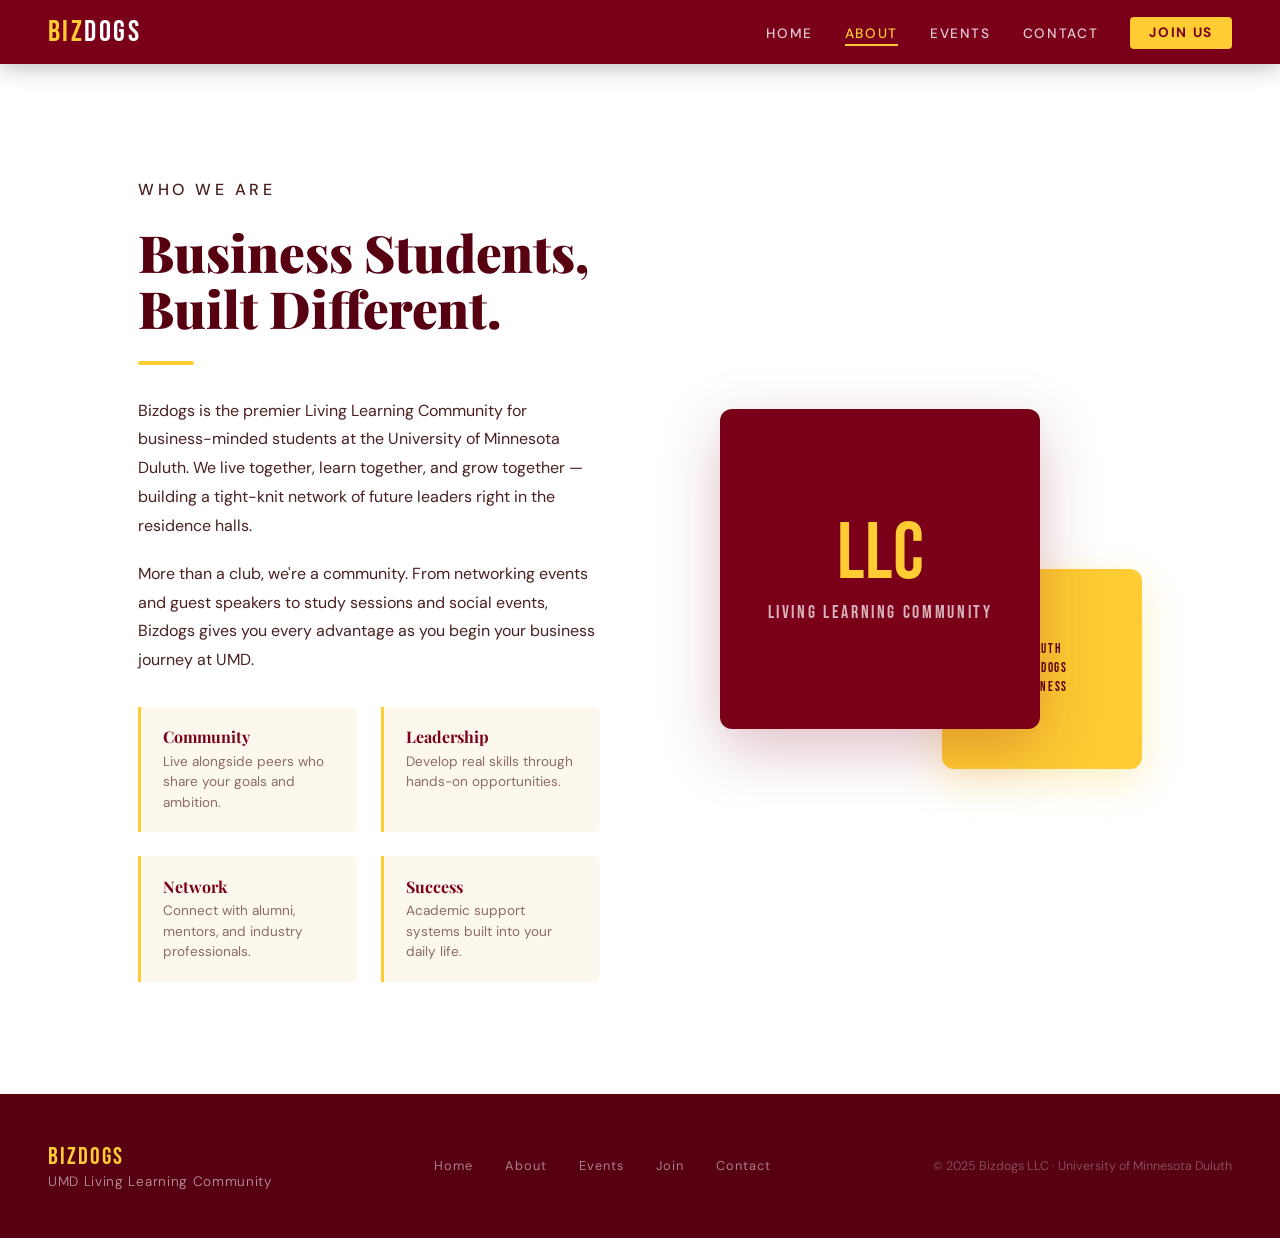
==== about.html @ 22360d19 "Add files via upload" ====
<!DOCTYPE html>
<html lang="en">
<head>
  <meta charset="UTF-8">
  <meta name="viewport" content="width=device-width, initial-scale=1.0">
  <title>Bizdogs LLC — About Us</title>
  <link rel="stylesheet" href="styles.css">
</head>
<body>

<nav>
  <a href="index.html" class="nav-logo">Biz<span>dogs</span></a>
  <ul class="nav-links">
    <li><a href="index.html">Home</a></li>
    <li><a href="about.html" class="active">About</a></li>
    <li><a href="events.html">Events</a></li>
    <li><a href="contact.html">Contact</a></li>
    <li><a href="join.html" class="nav-cta">Join Us</a></li>
  </ul>
</nav>

<section id="about" style="padding-top: 64px;">
  <div class="section-inner">
    <div class="about-grid">
      <div class="about-text reveal">
        <p class="section-label">Who We Are</p>
        <h2 class="section-title">Business Students,<br>Built Different.</h2>
        <div class="gold-line"></div>
        <p>Bizdogs is the premier Living Learning Community for business-minded students at the University of Minnesota Duluth. We live together, learn together, and grow together — building a tight-knit network of future leaders right in the residence halls.</p>
        <p>More than a club, we're a community. From networking events and guest speakers to study sessions and social events, Bizdogs gives you every advantage as you begin your business journey at UMD.</p>
        <div class="about-values">
          <div class="value-card">
            <h4>Community</h4>
            <p>Live alongside peers who share your goals and ambition.</p>
          </div>
          <div class="value-card">
            <h4>Leadership</h4>
            <p>Develop real skills through hands-on opportunities.</p>
          </div>
          <div class="value-card">
            <h4>Network</h4>
            <p>Connect with alumni, mentors, and industry professionals.</p>
          </div>
          <div class="value-card">
            <h4>Success</h4>
            <p>Academic support systems built into your daily life.</p>
          </div>
        </div>
      </div>
      <div class="about-visual reveal">
        <div class="about-card-stack">
          <div class="about-card about-card-main">
            <div class="big-text">LLC</div>
            <div class="small-text">Living Learning Community</div>
          </div>
          <div class="about-card about-card-accent">
            <div style="font-size:0.8rem; letter-spacing:0.12em; text-align:center; line-height:1.5">DULUTH<br>BULLDOGS<br>BUSINESS</div>
          </div>
        </div>
      </div>
    </div>
  </div>
</section>

<footer>
  <a href="index.html" class="footer-logo">Bizdogs<span>UMD Living Learning Community</span></a>
  <div class="footer-links">
    <a href="index.html">Home</a>
    <a href="about.html">About</a>
    <a href="events.html">Events</a>
    <a href="join.html">Join</a>
    <a href="contact.html">Contact</a>
  </div>
  <p class="footer-copy">© 2025 Bizdogs LLC · University of Minnesota Duluth</p>
</footer>

<script>
  const reveals = document.querySelectorAll('.reveal');
  const observer = new IntersectionObserver((entries) => {
    entries.forEach(entry => { if (entry.isIntersecting) entry.target.classList.add('visible'); });
  }, { threshold: 0.12 });
  reveals.forEach(el => observer.observe(el));
</script>
</body>
</html>
---- styles.css ----
/* ── BIZDOGS LLC — SHARED STYLESHEET ── */
@import url('https://fonts.googleapis.com/css2?family=Bebas+Neue&family=Playfair+Display:wght@400;700;900&family=DM+Sans:wght@300;400;500&display=swap');

/* ── CSS VARIABLES ── */
:root {
  --maroon: #7A0019;
  --maroon-dark: #560012;
  --maroon-light: #9C1A2E;
  --gold: #FFCC33;
  --gold-dark: #E6B800;
  --gold-muted: #F5D96B;
  --cream: #FDF8EE;
  --white: #FFFFFF;
  --text-dark: #1A0A0A;
  --text-mid: #4A2020;
  --text-light: #8A6A6A;
  --shadow: rgba(122,0,25,0.15);
}

/* ── RESET ── */
* { margin: 0; padding: 0; box-sizing: border-box; }
html { scroll-behavior: smooth; }
body {
  font-family: 'DM Sans', sans-serif;
  background: var(--cream);
  color: var(--text-dark);
  overflow-x: hidden;
}

/* ── NAV ── */
nav {
  position: fixed;
  top: 0; left: 0; right: 0;
  z-index: 1000;
  background: var(--maroon);
  display: flex;
  align-items: center;
  justify-content: space-between;
  padding: 0 3rem;
  height: 64px;
  box-shadow: 0 2px 24px rgba(0,0,0,0.3);
}

.nav-logo {
  font-family: 'Bebas Neue', sans-serif;
  font-size: 1.9rem;
  color: var(--gold);
  letter-spacing: 0.08em;
  cursor: pointer;
  text-decoration: none;
}
.nav-logo span { color: var(--white); }

nav ul {
  display: flex;
  gap: 2rem;
  list-style: none;
}

nav ul li a {
  font-family: 'DM Sans', sans-serif;
  font-weight: 500;
  font-size: 0.85rem;
  letter-spacing: 0.12em;
  text-transform: uppercase;
  color: rgba(255,255,255,0.8);
  text-decoration: none;
  transition: color 0.2s;
  position: relative;
}
nav ul li a::after {
  content: '';
  position: absolute;
  bottom: -4px; left: 0;
  width: 0; height: 2px;
  background: var(--gold);
  transition: width 0.3s ease;
}
nav ul li a:hover { color: var(--gold); }
nav ul li a:hover::after { width: 100%; }
nav ul li a.active { color: var(--gold); }
nav ul li a.active::after { width: 100%; }

.nav-cta {
  background: var(--gold);
  color: var(--maroon) !important;
  padding: 0.45rem 1.2rem;
  border-radius: 4px;
  font-weight: 700 !important;
  transition: background 0.2s, transform 0.2s !important;
}
.nav-cta:hover { background: var(--gold-dark) !important; transform: translateY(-1px); }
.nav-cta::after { display: none !important; }
.nav-cta.active { background: var(--gold-dark) !important; }

/* ── SHARED SECTION STYLES ── */
section { min-height: 100vh; }

.section-inner {
  max-width: 1100px;
  margin: 0 auto;
  padding: 7rem 3rem;
}

.section-label {
  font-size: 0.72rem;
  font-weight: 500;
  letter-spacing: 0.22em;
  text-transform: uppercase;
  color: var(--maroon);
  margin-bottom: 0.75rem;
}

.section-title {
  font-family: 'Playfair Display', serif;
  font-size: clamp(2.2rem, 4vw, 3.2rem);
  font-weight: 900;
  color: var(--maroon-dark);
  line-height: 1.1;
  margin-bottom: 1.5rem;
}

.gold-line {
  width: 56px;
  height: 4px;
  background: var(--gold);
  margin-bottom: 2rem;
  border-radius: 2px;
}

.divider {
  width: 100%;
  height: 3px;
  background: linear-gradient(to right, var(--maroon), var(--gold), var(--maroon));
  opacity: 0.4;
}

/* ── BUTTONS ── */
.btn-primary {
  display: inline-block;
  background: var(--gold);
  color: var(--maroon-dark);
  font-weight: 700;
  font-size: 0.88rem;
  letter-spacing: 0.1em;
  text-transform: uppercase;
  padding: 0.9rem 2.2rem;
  border-radius: 4px;
  text-decoration: none;
  transition: all 0.25s;
  box-shadow: 0 4px 20px rgba(255,204,51,0.3);
}
.btn-primary:hover { background: var(--gold-dark); transform: translateY(-2px); box-shadow: 0 8px 28px rgba(255,204,51,0.4); }

.btn-outline {
  display: inline-block;
  background: transparent;
  color: var(--white);
  font-weight: 500;
  font-size: 0.88rem;
  letter-spacing: 0.1em;
  text-transform: uppercase;
  padding: 0.9rem 2.2rem;
  border-radius: 4px;
  border: 1px solid rgba(255,255,255,0.35);
  text-decoration: none;
  transition: all 0.25s;
}
.btn-outline:hover { border-color: var(--gold); color: var(--gold); }

/* ── FOOTER ── */
footer {
  background: var(--maroon-dark);
  padding: 3rem;
  display: flex;
  align-items: center;
  justify-content: space-between;
  flex-wrap: wrap;
  gap: 1rem;
}
.footer-logo {
  font-family: 'Bebas Neue', sans-serif;
  font-size: 1.5rem;
  color: var(--gold);
  letter-spacing: 0.08em;
  text-decoration: none;
}
.footer-logo span {
  color: rgba(255,255,255,0.6);
  font-size: 0.85rem;
  font-family: 'DM Sans', sans-serif;
  font-weight: 300;
  letter-spacing: 0.05em;
  display: block;
  margin-top: 2px;
}
.footer-links { display: flex; gap: 2rem; }
.footer-links a {
  font-size: 0.8rem;
  color: rgba(255,255,255,0.5);
  text-decoration: none;
  letter-spacing: 0.08em;
  transition: color 0.2s;
}
.footer-links a:hover { color: var(--gold); }
.footer-copy { font-size: 0.78rem; color: rgba(255,255,255,0.3); }

/* ── SCROLL REVEAL ── */
.reveal {
  opacity: 0;
  transform: translateY(24px);
  transition: opacity 0.7s ease, transform 0.7s ease;
}
.reveal.visible { opacity: 1; transform: translateY(0); }

/* ── HOME / HERO ── */
#home {
  position: relative;
  min-height: 100vh;
  background: var(--maroon-dark);
  display: flex;
  align-items: center;
  overflow: hidden;
}
.hero-bg-pattern {
  position: absolute;
  inset: 0;
  background-image:
    radial-gradient(circle at 70% 50%, rgba(255,204,51,0.08) 0%, transparent 50%),
    radial-gradient(circle at 20% 80%, rgba(255,204,51,0.05) 0%, transparent 40%);
}
.hero-geo {
  position: absolute;
  right: -60px;
  top: 50%;
  transform: translateY(-50%);
  width: 520px;
  height: 520px;
  border: 1px solid rgba(255,204,51,0.12);
  border-radius: 50%;
  animation: rotate-slow 30s linear infinite;
}
.hero-geo::before {
  content: '';
  position: absolute;
  inset: 30px;
  border: 1px solid rgba(255,204,51,0.08);
  border-radius: 50%;
}
.hero-geo::after {
  content: '';
  position: absolute;
  inset: 80px;
  border: 1px solid rgba(255,204,51,0.05);
  border-radius: 50%;
}
@keyframes rotate-slow { to { transform: translateY(-50%) rotate(360deg); } }

.hero-content {
  position: relative;
  z-index: 2;
  padding: 0 3rem;
  max-width: 700px;
  margin-left: 8vw;
  animation: fade-up 0.9s ease both;
}
@keyframes fade-up {
  from { opacity: 0; transform: translateY(30px); }
  to   { opacity: 1; transform: translateY(0); }
}
.hero-eyebrow {
  font-family: 'DM Sans', sans-serif;
  font-size: 0.78rem;
  font-weight: 500;
  letter-spacing: 0.2em;
  text-transform: uppercase;
  color: var(--gold);
  margin-bottom: 1rem;
  opacity: 0.9;
}
.hero-title {
  font-family: 'Bebas Neue', sans-serif;
  font-size: clamp(5rem, 10vw, 9rem);
  line-height: 0.92;
  color: var(--white);
  letter-spacing: 0.02em;
  margin-bottom: 1.5rem;
}
.hero-title .accent { color: var(--gold); }
.hero-subtitle {
  font-size: 1.05rem;
  line-height: 1.75;
  color: rgba(255,255,255,0.7);
  max-width: 480px;
  margin-bottom: 2.5rem;
}
.hero-buttons { display: flex; gap: 1rem; flex-wrap: wrap; }
.hero-stats {
  position: absolute;
  right: 5rem;
  bottom: 6rem;
  display: flex;
  gap: 3rem;
  animation: fade-up 0.9s 0.3s ease both;
}
.stat { text-align: center; }
.stat-number {
  font-family: 'Bebas Neue', sans-serif;
  font-size: 3rem;
  color: var(--gold);
  line-height: 1;
}
.stat-label {
  font-size: 0.72rem;
  letter-spacing: 0.15em;
  text-transform: uppercase;
  color: rgba(255,255,255,0.5);
  margin-top: 0.25rem;
}

/* ── ABOUT ── */
#about { background: var(--white); min-height: auto; }
.about-grid {
  display: grid;
  grid-template-columns: 1fr 1fr;
  gap: 5rem;
  align-items: center;
}
.about-text p {
  font-size: 1rem;
  line-height: 1.8;
  color: var(--text-mid);
  margin-bottom: 1.2rem;
}
.about-values {
  display: grid;
  grid-template-columns: 1fr 1fr;
  gap: 1.5rem;
  margin-top: 2rem;
}
.value-card {
  background: var(--cream);
  border-left: 3px solid var(--gold);
  padding: 1.2rem 1.4rem;
  border-radius: 0 6px 6px 0;
}
.value-card h4 {
  font-family: 'Playfair Display', serif;
  font-size: 1rem;
  font-weight: 700;
  color: var(--maroon);
  margin-bottom: 0.3rem;
}
.value-card p {
  font-size: 0.85rem;
  color: var(--text-light);
  line-height: 1.5;
  margin: 0 !important;
}
.about-visual { position: relative; }
.about-card-stack { position: relative; height: 420px; }
.about-card {
  position: absolute;
  border-radius: 12px;
  display: flex;
  align-items: center;
  justify-content: center;
  flex-direction: column;
  font-family: 'Bebas Neue', sans-serif;
}
.about-card-main {
  width: 320px;
  height: 320px;
  background: var(--maroon);
  top: 40px; left: 40px;
  z-index: 2;
  box-shadow: 0 20px 60px rgba(122,0,25,0.25);
  color: var(--white);
  gap: 0.5rem;
}
.about-card-main .big-text { font-size: 5rem; color: var(--gold); line-height: 1; }
.about-card-main .small-text {
  font-size: 1.1rem;
  letter-spacing: 0.15em;
  opacity: 0.7;
  text-align: center;
  padding: 0 1.5rem;
}
.about-card-accent {
  width: 200px;
  height: 200px;
  background: var(--gold);
  bottom: 20px; right: 0;
  z-index: 1;
  box-shadow: 0 12px 40px rgba(255,204,51,0.3);
  color: var(--maroon-dark);
  font-size: 1rem;
  letter-spacing: 0.1em;
  text-align: center;
  padding: 1rem;
}

/* ── EVENTS ── */
#events { background: var(--cream); min-height: auto; }
.events-grid {
  display: grid;
  grid-template-columns: repeat(3, 1fr);
  gap: 1.5rem;
  margin-top: 3rem;
}
.event-card {
  background: var(--white);
  border-radius: 10px;
  overflow: hidden;
  box-shadow: 0 4px 20px var(--shadow);
  transition: transform 0.3s, box-shadow 0.3s;
}
.event-card:hover { transform: translateY(-6px); box-shadow: 0 16px 40px var(--shadow); }
.event-header {
  background: var(--maroon);
  padding: 1.4rem 1.5rem;
  display: flex;
  align-items: center;
  justify-content: space-between;
}
.event-date-block {
  text-align: center;
  background: var(--gold);
  padding: 0.5rem 0.8rem;
  border-radius: 6px;
  min-width: 52px;
}
.event-day { font-family: 'Bebas Neue', sans-serif; font-size: 1.8rem; color: var(--maroon-dark); line-height: 1; }
.event-month { font-size: 0.65rem; font-weight: 700; letter-spacing: 0.12em; text-transform: uppercase; color: var(--maroon-dark); }
.event-type-badge {
  font-size: 0.65rem;
  font-weight: 700;
  letter-spacing: 0.15em;
  text-transform: uppercase;
  color: rgba(255,255,255,0.6);
  border: 1px solid rgba(255,255,255,0.25);
  padding: 0.25rem 0.7rem;
  border-radius: 20px;
}
.event-body { padding: 1.5rem; }
.event-body h3 {
  font-family: 'Playfair Display', serif;
  font-size: 1.15rem;
  font-weight: 700;
  color: var(--maroon-dark);
  margin-bottom: 0.5rem;
}
.event-body p { font-size: 0.88rem; line-height: 1.65; color: var(--text-light); margin-bottom: 1rem; }
.event-meta { display: flex; gap: 1rem; font-size: 0.78rem; color: var(--maroon); font-weight: 500; }

/* ── JOIN ── */
#join {
  background: var(--maroon-dark);
  min-height: auto;
  position: relative;
  overflow: hidden;
}
#join::before {
  content: '';
  position: absolute;
  top: -200px; right: -200px;
  width: 600px; height: 600px;
  background: radial-gradient(circle, rgba(255,204,51,0.06) 0%, transparent 70%);
  border-radius: 50%;
}
#join .section-label { color: var(--gold-muted); }
#join .section-title { color: var(--white); }
#join .gold-line { background: var(--gold); }

.join-grid { display: grid; grid-template-columns: 1fr 1fr; gap: 5rem; align-items: start; }
.join-text p { font-size: 1rem; line-height: 1.8; color: rgba(255,255,255,0.7); margin-bottom: 1.2rem; }
.requirements-list { list-style: none; margin: 1.5rem 0 2rem; }
.requirements-list li {
  display: flex;
  align-items: flex-start;
  gap: 0.9rem;
  padding: 0.8rem 0;
  border-bottom: 1px solid rgba(255,255,255,0.08);
  font-size: 0.95rem;
  color: rgba(255,255,255,0.75);
}
.req-icon {
  width: 22px; height: 22px;
  background: var(--gold);
  border-radius: 50%;
  flex-shrink: 0;
  display: flex;
  align-items: center;
  justify-content: center;
  font-size: 0.65rem;
  color: var(--maroon-dark);
  font-weight: 700;
  margin-top: 1px;
}
.join-form-card {
  background: rgba(255,255,255,0.05);
  border: 1px solid rgba(255,204,51,0.15);
  border-radius: 12px;
  padding: 2.5rem;
  backdrop-filter: blur(10px);
}
.join-form-card h3 {
  font-family: 'Playfair Display', serif;
  font-size: 1.5rem;
  font-weight: 700;
  color: var(--white);
  margin-bottom: 0.4rem;
}
.join-form-card .sub { font-size: 0.85rem; color: rgba(255,255,255,0.5); margin-bottom: 2rem; }
.form-group { margin-bottom: 1.2rem; }
.form-group label {
  display: block;
  font-size: 0.78rem;
  font-weight: 500;
  letter-spacing: 0.1em;
  text-transform: uppercase;
  color: rgba(255,255,255,0.6);
  margin-bottom: 0.5rem;
}
.form-group input,
.form-group select,
.form-group textarea {
  width: 100%;
  background: rgba(255,255,255,0.08);
  border: 1px solid rgba(255,255,255,0.15);
  border-radius: 6px;
  padding: 0.75rem 1rem;
  font-family: 'DM Sans', sans-serif;
  font-size: 0.9rem;
  color: var(--white);
  outline: none;
  transition: border-color 0.2s;
}
.form-group input::placeholder,
.form-group textarea::placeholder { color: rgba(255,255,255,0.3); }
.form-group input:focus,
.form-group select:focus,
.form-group textarea:focus { border-color: var(--gold); }
.form-group select { cursor: pointer; }
.form-group select option { background: var(--maroon-dark); color: var(--white); }
.form-group textarea { resize: vertical; min-height: 90px; }
.form-row { display: grid; grid-template-columns: 1fr 1fr; gap: 1rem; }
.btn-submit {
  width: 100%;
  background: var(--gold);
  color: var(--maroon-dark);
  font-family: 'DM Sans', sans-serif;
  font-weight: 700;
  font-size: 0.9rem;
  letter-spacing: 0.1em;
  text-transform: uppercase;
  padding: 1rem;
  border: none;
  border-radius: 6px;
  cursor: pointer;
  margin-top: 0.5rem;
  transition: all 0.25s;
}
.btn-submit:hover { background: var(--gold-dark); transform: translateY(-1px); }

/* ── CONTACT ── */
#contact { background: var(--white); min-height: auto; }
.contact-grid { display: grid; grid-template-columns: 1fr 1.5fr; gap: 5rem; align-items: start; }
.contact-info { display: flex; flex-direction: column; gap: 1.5rem; margin-top: 1rem; }
.contact-item { display: flex; align-items: flex-start; gap: 1rem; }
.contact-icon {
  width: 44px; height: 44px;
  background: var(--maroon);
  border-radius: 8px;
  display: flex;
  align-items: center;
  justify-content: center;
  flex-shrink: 0;
}
.contact-icon svg { fill: var(--gold); }
.contact-detail h4 {
  font-size: 0.8rem;
  font-weight: 700;
  letter-spacing: 0.12em;
  text-transform: uppercase;
  color: var(--text-light);
  margin-bottom: 0.2rem;
}
.contact-detail p, .contact-detail a {
  font-size: 0.95rem;
  color: var(--text-dark);
  text-decoration: none;
  font-weight: 500;
  transition: color 0.2s;
}
.contact-detail a:hover { color: var(--maroon); }
.contact-form { display: flex; flex-direction: column; gap: 1.2rem; }
.contact-form .cf-label {
  font-size: 0.78rem;
  font-weight: 500;
  letter-spacing: 0.1em;
  text-transform: uppercase;
  color: var(--text-light);
  display: block;
  margin-bottom: 0.5rem;
}
.contact-form input,
.contact-form select,
.contact-form textarea {
  width: 100%;
  background: var(--cream);
  border: 1px solid #E8DFD8;
  border-radius: 6px;
  padding: 0.75rem 1rem;
  font-family: 'DM Sans', sans-serif;
  font-size: 0.9rem;
  color: var(--text-dark);
  outline: none;
  transition: border-color 0.2s;
}
.contact-form input:focus,
.contact-form select:focus,
.contact-form textarea:focus { border-color: var(--maroon); }
.contact-form textarea { resize: vertical; min-height: 120px; }
.btn-submit-dark {
  background: var(--maroon);
  color: var(--white);
  font-family: 'DM Sans', sans-serif;
  font-weight: 700;
  font-size: 0.88rem;
  letter-spacing: 0.1em;
  text-transform: uppercase;
  padding: 1rem 2rem;
  border: none;
  border-radius: 6px;
  cursor: pointer;
  align-self: flex-start;
  transition: all 0.25s;
}
.btn-submit-dark:hover { background: var(--maroon-light); transform: translateY(-1px); }

/* ── MOBILE ── */
@media (max-width: 768px) {
  nav { padding: 0 1.2rem; }
  .nav-links { display: none; }
  .section-inner { padding: 4rem 1.5rem; }
  .about-grid, .join-grid, .contact-grid { grid-template-columns: 1fr; gap: 2.5rem; }
  .events-grid { grid-template-columns: 1fr; }
  .hero-stats { display: none; }
  .hero-content { margin-left: 0; padding: 0 1.5rem; }
  .about-card-stack { height: 280px; }
  .about-card-main { width: 220px; height: 220px; top: 20px; left: 20px; }
  .about-card-accent { width: 150px; height: 150px; }
  .form-row { grid-template-columns: 1fr; }
}
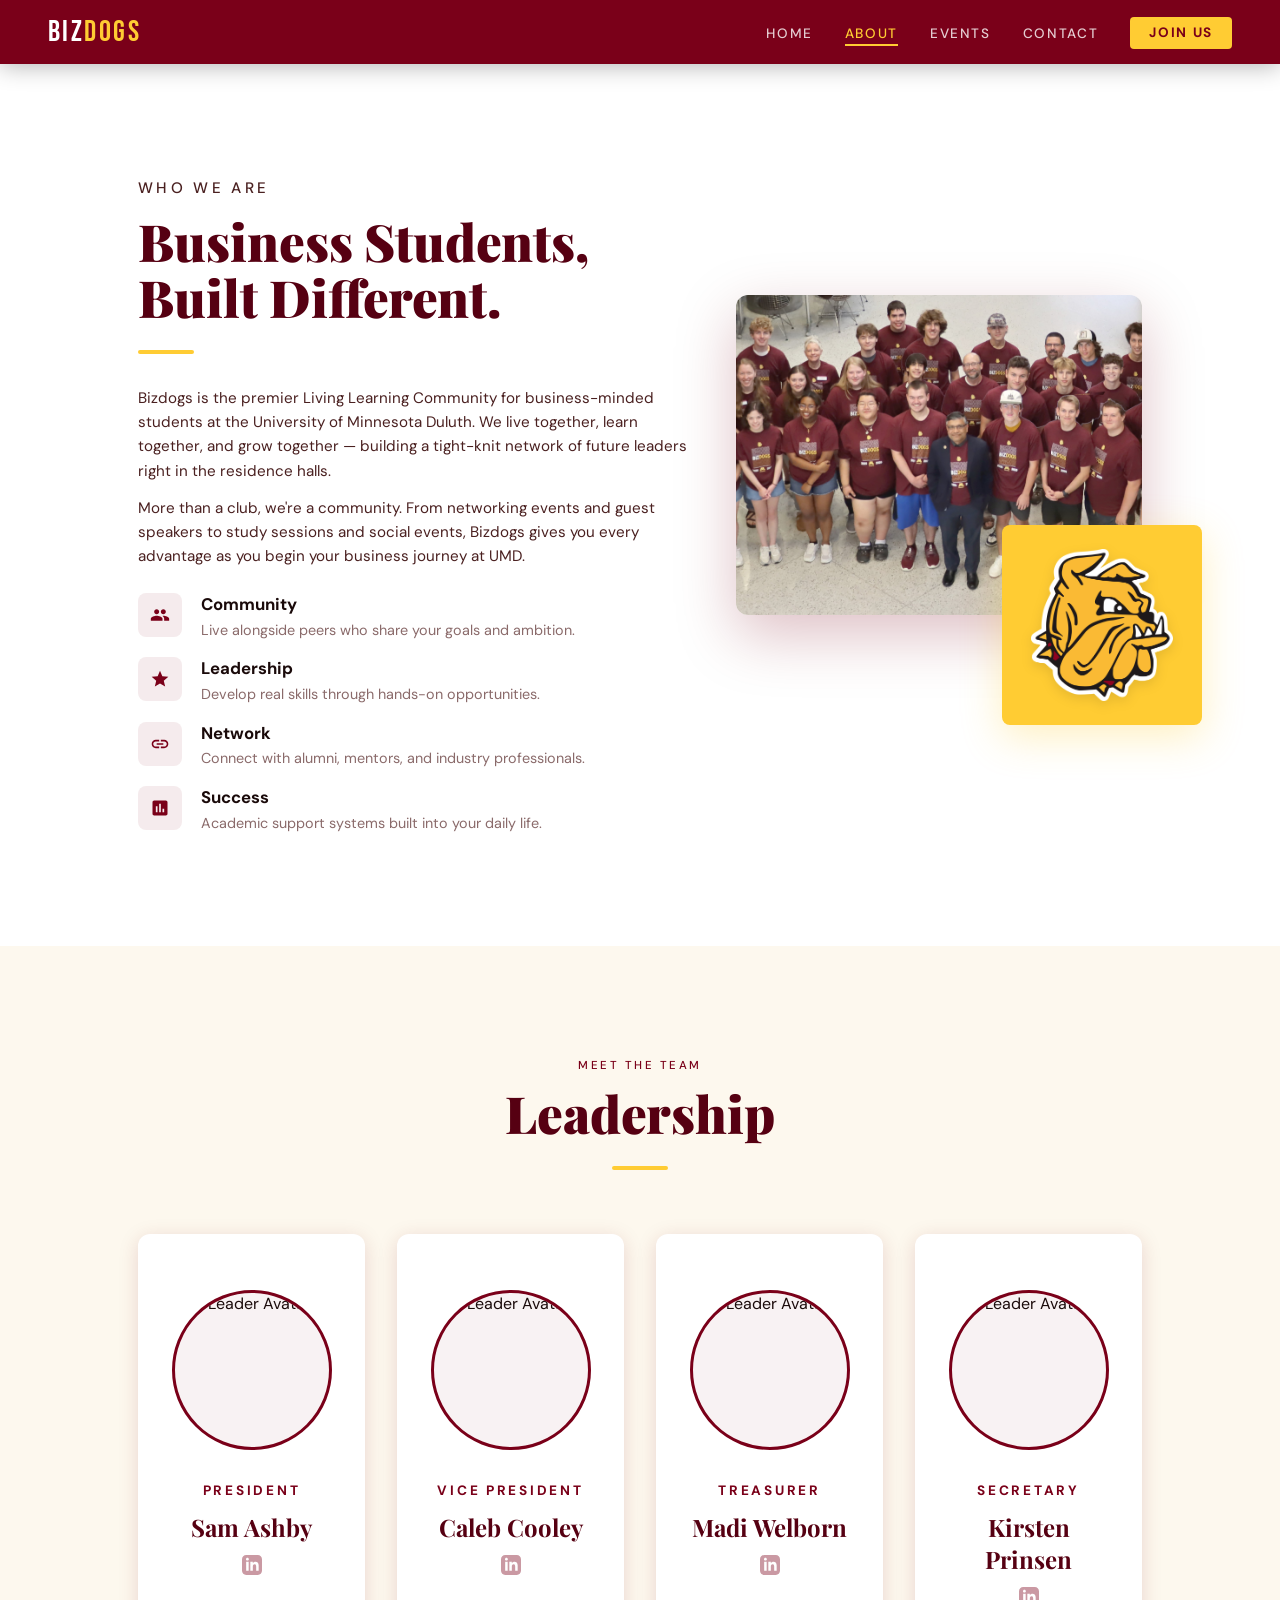
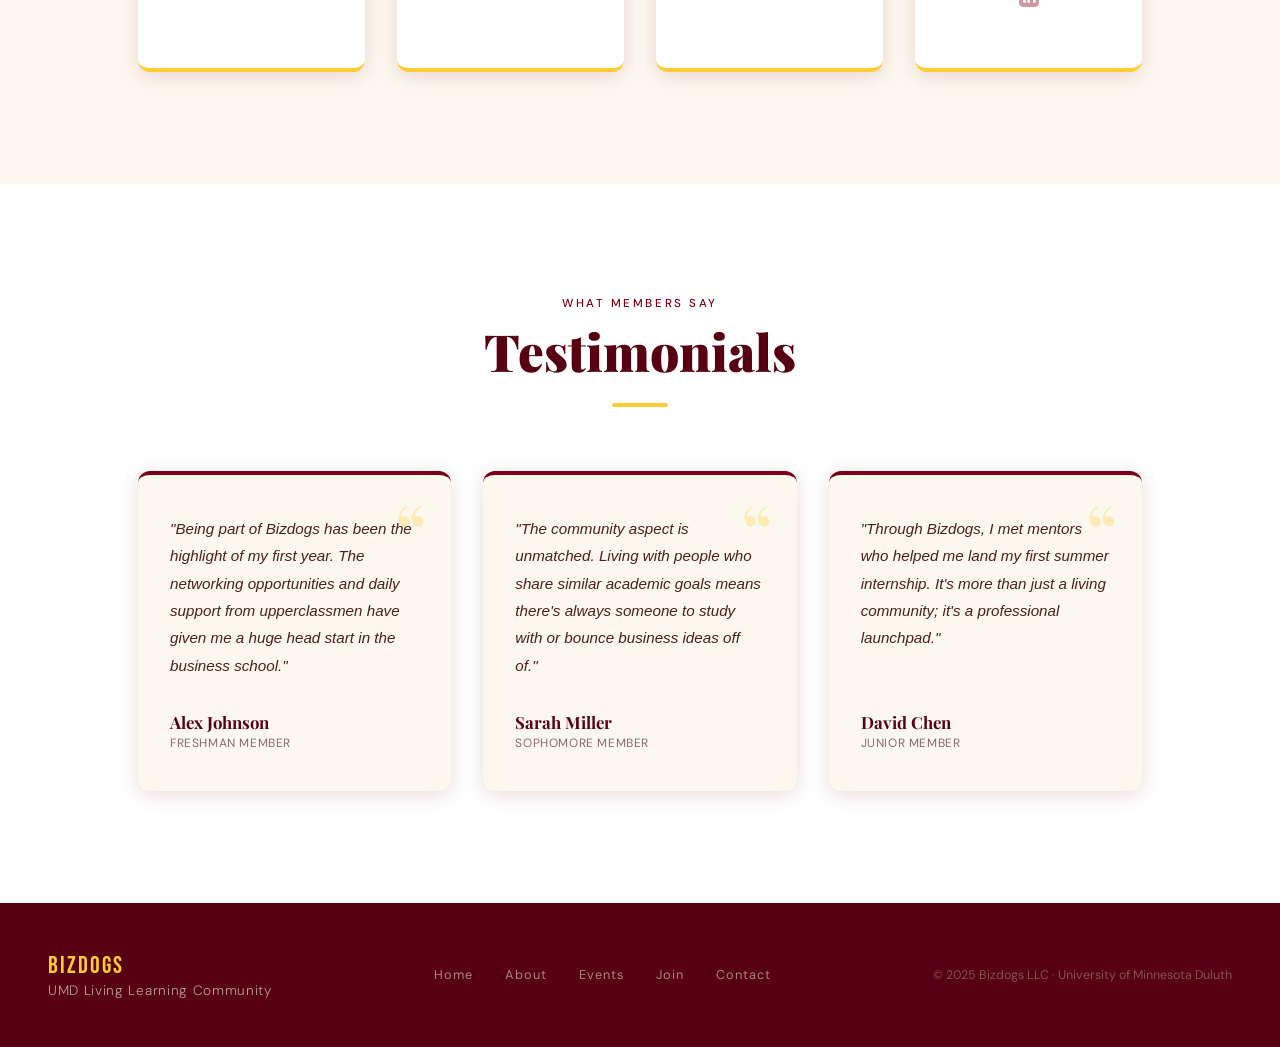
==== commit 2a58258b: "Add files via upload" ====
--- a/about.html
+++ b/about.html
@@ -1,85 +1,252 @@
 <!DOCTYPE html>
 <html lang="en">
+
 <head>
   <meta charset="UTF-8">
   <meta name="viewport" content="width=device-width, initial-scale=1.0">
   <title>Bizdogs LLC — About Us</title>
   <link rel="stylesheet" href="styles.css">
 </head>
+
 <body>
 
-<nav>
-  <a href="index.html" class="nav-logo">Biz<span>dogs</span></a>
-  <ul class="nav-links">
-    <li><a href="index.html">Home</a></li>
-    <li><a href="about.html" class="active">About</a></li>
-    <li><a href="events.html">Events</a></li>
-    <li><a href="contact.html">Contact</a></li>
-    <li><a href="join.html" class="nav-cta">Join Us</a></li>
-  </ul>
-</nav>
-
-<section id="about" style="padding-top: 64px;">
-  <div class="section-inner">
-    <div class="about-grid">
-      <div class="about-text reveal">
-        <p class="section-label">Who We Are</p>
-        <h2 class="section-title">Business Students,<br>Built Different.</h2>
-        <div class="gold-line"></div>
-        <p>Bizdogs is the premier Living Learning Community for business-minded students at the University of Minnesota Duluth. We live together, learn together, and grow together — building a tight-knit network of future leaders right in the residence halls.</p>
-        <p>More than a club, we're a community. From networking events and guest speakers to study sessions and social events, Bizdogs gives you every advantage as you begin your business journey at UMD.</p>
-        <div class="about-values">
-          <div class="value-card">
-            <h4>Community</h4>
-            <p>Live alongside peers who share your goals and ambition.</p>
-          </div>
-          <div class="value-card">
-            <h4>Leadership</h4>
-            <p>Develop real skills through hands-on opportunities.</p>
-          </div>
-          <div class="value-card">
-            <h4>Network</h4>
-            <p>Connect with alumni, mentors, and industry professionals.</p>
-          </div>
-          <div class="value-card">
-            <h4>Success</h4>
-            <p>Academic support systems built into your daily life.</p>
-          </div>
-        </div>
-      </div>
-      <div class="about-visual reveal">
-        <div class="about-card-stack">
-          <div class="about-card about-card-main">
-            <div class="big-text">LLC</div>
-            <div class="small-text">Living Learning Community</div>
-          </div>
-          <div class="about-card about-card-accent">
-            <div style="font-size:0.8rem; letter-spacing:0.12em; text-align:center; line-height:1.5">DULUTH<br>BULLDOGS<br>BUSINESS</div>
-          </div>
-        </div>
-      </div>
-    </div>
-  </div>
-</section>
-
-<footer>
-  <a href="index.html" class="footer-logo">Bizdogs<span>UMD Living Learning Community</span></a>
-  <div class="footer-links">
-    <a href="index.html">Home</a>
-    <a href="about.html">About</a>
-    <a href="events.html">Events</a>
-    <a href="join.html">Join</a>
-    <a href="contact.html">Contact</a>
-  </div>
-  <p class="footer-copy">© 2025 Bizdogs LLC · University of Minnesota Duluth</p>
-</footer>
-
-<script>
-  const reveals = document.querySelectorAll('.reveal');
-  const observer = new IntersectionObserver((entries) => {
-    entries.forEach(entry => { if (entry.isIntersecting) entry.target.classList.add('visible'); });
-  }, { threshold: 0.12 });
-  reveals.forEach(el => observer.observe(el));
-</script>
+  <nav>
+    <a href="index.html" class="nav-logo">Biz<span>dogs</span></a>
+    <ul class="nav-links">
+      <li><a href="index.html">Home</a></li>
+      <li><a href="about.html" class="active">About</a></li>
+      <li><a href="events.html">Events</a></li>
+      <li><a href="contact.html">Contact</a></li>
+      <li><a href="join.html" class="nav-cta">Join Us</a></li>
+    </ul>
+  </nav>
+
+  <section id="about" style="padding-top: 64px;">
+    <div class="section-inner">
+      <div class="about-grid">
+        <div class="about-text reveal">
+          <p class="section-label">Who We Are</p>
+          <h2 class="section-title">Business Students,<br>Built Different.</h2>
+          <div class="gold-line"></div>
+          <p>Bizdogs is the premier Living Learning Community for business-minded students at the University of
+            Minnesota Duluth. We live together, learn together, and grow together — building a tight-knit network of
+            future leaders right in the residence halls.</p>
+          <p>More than a club, we're a community. From networking events and guest speakers to study sessions and social
+            events, Bizdogs gives you every advantage as you begin your business journey at UMD.</p>
+          <div class="about-values">
+            <div class="value-card">
+              <div class="value-icon">
+                <svg viewBox="0 0 24 24">
+                  <path
+                    d="M16 11c1.66 0 2.99-1.34 2.99-3S17.66 5 16 5c-1.66 0-3 1.34-3 3s1.34 3 3 3zm-8 0c1.66 0 2.99-1.34 2.99-3S9.66 5 8 5C6.34 5 5 6.34 5 8s1.34 3 3 3zm0 2c-2.33 0-7 1.17-7 3.5V19h14v-2.5c0-2.33-4.67-3.5-7-3.5zm8 0c-.29 0-.62.02-.97.05 1.16.84 1.97 1.97 1.97 3.45V19h6v-2.5c0-2.33-4.67-3.5-7-3.5z" />
+                </svg>
+              </div>
+              <div class="value-content">
+                <h4>Community</h4>
+                <p>Live alongside peers who share your goals and ambition.</p>
+              </div>
+            </div>
+            <div class="value-card">
+              <div class="value-icon">
+                <svg viewBox="0 0 24 24">
+                  <path d="M12 17.27L18.18 21l-1.64-7.03L22 9.24l-7.19-.61L12 2 9.19 8.63 2 9.24l5.46 4.73L5.82 21z" />
+                </svg>
+              </div>
+              <div class="value-content">
+                <h4>Leadership</h4>
+                <p>Develop real skills through hands-on opportunities.</p>
+              </div>
+            </div>
+            <div class="value-card">
+              <div class="value-icon">
+                <svg viewBox="0 0 24 24">
+                  <path
+                    d="M3.9 12c0-1.71 1.39-3.1 3.1-3.1h4V7H7c-2.76 0-5 2.24-5 5s2.24 5 5 5h4v-1.9H7c-1.71 0-3.1-1.39-3.1-3.1zM8 13h8v-2H8v2zm9-6h-4v1.9h4c1.71 0 3.1 1.39 3.1 3.1s-1.39 3.1-3.1 3.1h-4V17h4c2.76 0 5-2.24 5-5s-2.24-5-5-5z" />
+                </svg>
+              </div>
+              <div class="value-content">
+                <h4>Network</h4>
+                <p>Connect with alumni, mentors, and industry professionals.</p>
+              </div>
+            </div>
+            <div class="value-card">
+              <div class="value-icon">
+                <svg viewBox="0 0 24 24">
+                  <path
+                    d="M19 3H5c-1.1 0-2 .9-2 2v14c0 1.1.9 2 2 2h14c1.1 0 2-.9 2-2V5c0-1.1-.9-2-2-2zM9 17H7v-7h2v7zm4 0h-2V7h2v10zm4 0h-2v-4h2v4z" />
+                </svg>
+              </div>
+              <div class="value-content">
+                <h4>Success</h4>
+                <p>Academic support systems built into your daily life.</p>
+              </div>
+            </div>
+          </div>
+        </div>
+        <div class="about-visual reveal">
+          <div class="about-card-stack">
+            <div class="about-card about-card-main"
+              style="background: url('IMG/biz_dogs_hero_2025_0.jpg') center/cover no-repeat;">
+            </div>
+            <div class="about-card about-card-accent">
+              <img src="IMG/Minnesota_Duluth_Bulldogs_logo.svg.png" alt="UMD Bulldogs Logo">
+            </div>
+          </div>
+        </div>
+      </div>
+    </div>
+  </section>
+
+  <!-- LEADERSHIP SECTION -->
+  <section id="leadership">
+    <div class="section-inner">
+      <div style="text-align: center; margin-bottom: 4rem;" class="reveal">
+        <p class="section-label">Meet The Team</p>
+        <h2 class="section-title">Leadership</h2>
+        <div class="gold-line" style="margin: 0 auto;"></div>
+      </div>
+
+      <div class="leadership-grid reveal">
+        <div class="leader-card">
+          <div class="leader-avatar">
+            <img src="img/SamPic.jpg" alt="Leader Avatar" class="leader-img">
+          </div>
+          <div class="leader-info">
+            <p class="leader-role">President</p>
+            <p class="leader-name">Sam Ashby</p>
+            <a href="https://www.linkedin.com/in/sam-ashby-1409062a4" class="leader-linkedin" title="LinkedIn Profile"
+              target="_blank">
+              <svg viewBox="0 0 24 24" width="20" height="20" fill="currentColor">
+                <path
+                  d="M19 0h-14c-2.761 0-5 2.239-5 5v14c0 2.761 2.239 5 5 5h14c2.762 0 5-2.239 5-5v-14c0-2.761-2.238-5-5-5zm-11 19h-3v-11h3v11zm-1.5-12.268c-.966 0-1.75-.79-1.75-1.764s.784-1.764 1.75-1.764 1.75.79 1.75 1.764-.783 1.764-1.75 1.764zm13.5 12.268h-3v-5.604c0-3.368-4-3.113-4 0v5.604h-3v-11h3v1.765c1.396-2.586 7-2.777 7 2.476v6.759z" />
+              </svg>
+            </a>
+          </div>
+        </div>
+        <div class="leader-card">
+          <div class="leader-avatar">
+            <img src="img/CalebPic.jpg" alt="Leader Avatar" class="leader-img">
+          </div>
+          <div class="leader-info">
+            <p class="leader-role">Vice President</p>
+            <p class="leader-name">Caleb Cooley</p>
+            <a href="https://www.linkedin.com/in/caleb-cooley-a93134327" class="leader-linkedin"
+              title="LinkedIn Profile" target="_blank">
+              <svg viewBox="0 0 24 24" width="20" height="20" fill="currentColor">
+                <path
+                  d="M19 0h-14c-2.761 0-5 2.239-5 5v14c0 2.761 2.239 5 5 5h14c2.762 0 5-2.239 5-5v-14c0-2.761-2.238-5-5-5zm-11 19h-3v-11h3v11zm-1.5-12.268c-.966 0-1.75-.79-1.75-1.764s.784-1.764 1.75-1.764 1.75.79 1.75 1.764-.783 1.764-1.75 1.764zm13.5 12.268h-3v-5.604c0-3.368-4-3.113-4 0v5.604h-3v-11h3v1.765c1.396-2.586 7-2.777 7 2.476v6.759z" />
+              </svg>
+            </a>
+          </div>
+        </div>
+        <div class="leader-card">
+          <div class="leader-avatar">
+            <img src="img/Madi_Pic_2.png" alt="Leader Avatar" class="leader-img">
+          </div>
+          <div class="leader-info">
+            <p class="leader-role">Treasurer</p>
+            <p class="leader-name">Madi Welborn</p>
+            <a href="https://www.linkedin.com/in/madi-welborn-2b6455385" class="leader-linkedin"
+              title="LinkedIn Profile" target="_blank">
+              <svg viewBox="0 0 24 24" width="20" height="20" fill="currentColor">
+                <path
+                  d="M19 0h-14c-2.761 0-5 2.239-5 5v14c0 2.761 2.239 5 5 5h14c2.762 0 5-2.239 5-5v-14c0-2.761-2.238-5-5-5zm-11 19h-3v-11h3v11zm-1.5-12.268c-.966 0-1.75-.79-1.75-1.764s.784-1.764 1.75-1.764 1.75.79 1.75 1.764-.783 1.764-1.75 1.764zm13.5 12.268h-3v-5.604c0-3.368-4-3.113-4 0v5.604h-3v-11h3v1.765c1.396-2.586 7-2.777 7 2.476v6.759z" />
+              </svg>
+            </a>
+          </div>
+        </div>
+        <div class="leader-card">
+          <div class="leader-avatar">
+            <img src="img/KirstenPic.jpg" alt="Leader Avatar" class="leader-img">
+          </div>
+          <div class="leader-info">
+            <p class="leader-role">Secretary</p>
+            <p class="leader-name">Kirsten Prinsen</p>
+            <a href="https://www.linkedin.com/in/kirstenprinsen" class="leader-linkedin" title="LinkedIn Profile"
+              target="_blank">
+              <svg viewBox="0 0 24 24" width="20" height="20" fill="currentColor">
+                <path
+                  d="M19 0h-14c-2.761 0-5 2.239-5 5v14c0 2.761 2.239 5 5 5h14c2.762 0 5-2.239 5-5v-14c0-2.761-2.238-5-5-5zm-11 19h-3v-11h3v11zm-1.5-12.268c-.966 0-1.75-.79-1.75-1.764s.784-1.764 1.75-1.764 1.75.79 1.75 1.764-.783 1.764-1.75 1.764zm13.5 12.268h-3v-5.604c0-3.368-4-3.113-4 0v5.604h-3v-11h3v1.765c1.396-2.586 7-2.777 7 2.476v6.759z" />
+              </svg>
+            </a>
+          </div>
+        </div>
+      </div>
+    </div>
+  </section>
+
+  <!-- TESTIMONIALS SECTION -->
+  <section id="testimonials">
+    <div class="section-inner">
+      <div style="text-align: center; margin-bottom: 4rem;" class="reveal">
+        <p class="section-label">What Members Say</p>
+        <h2 class="section-title">Testimonials</h2>
+        <div class="gold-line" style="margin: 0 auto;"></div>
+      </div>
+
+      <div class="testimonials-grid reveal">
+        <!-- Testimonial 1 -->
+        <div class="testimonial-card">
+          <div class="quote-icon">“</div>
+          <p class="testimonial-text">"Being part of Bizdogs has been the highlight of my first year. The networking
+            opportunities and daily support from upperclassmen have given me a huge head start in the business school."
+          </p>
+          <div class="testimonial-author">
+            <div class="author-info">
+              <p class="author-name">Alex Johnson</p>
+              <p class="author-role">Freshman Member</p>
+            </div>
+          </div>
+        </div>
+
+        <!-- Testimonial 2 -->
+        <div class="testimonial-card">
+          <div class="quote-icon">“</div>
+          <p class="testimonial-text">"The community aspect is unmatched. Living with people who share similar academic
+            goals means there's always someone to study with or bounce business ideas off of."</p>
+          <div class="testimonial-author">
+            <div class="author-info">
+              <p class="author-name">Sarah Miller</p>
+              <p class="author-role">Sophomore Member</p>
+            </div>
+          </div>
+        </div>
+
+        <!-- Testimonial 3 -->
+        <div class="testimonial-card">
+          <div class="quote-icon">“</div>
+          <p class="testimonial-text">"Through Bizdogs, I met mentors who helped me land my first summer internship.
+            It's more than just a living community; it's a professional launchpad."</p>
+          <div class="testimonial-author">
+            <div class="author-info">
+              <p class="author-name">David Chen</p>
+              <p class="author-role">Junior Member</p>
+            </div>
+          </div>
+        </div>
+      </div>
+    </div>
+  </section>
+
+  <footer>
+    <a href="index.html" class="footer-logo">Bizdogs<span>UMD Living Learning Community</span></a>
+    <div class="footer-links">
+      <a href="index.html">Home</a>
+      <a href="about.html">About</a>
+      <a href="events.html">Events</a>
+      <a href="join.html">Join</a>
+      <a href="contact.html">Contact</a>
+    </div>
+    <p class="footer-copy">© 2025 Bizdogs LLC · University of Minnesota Duluth</p>
+  </footer>
+
+  <script>
+    const reveals = document.querySelectorAll('.reveal');
+    const observer = new IntersectionObserver((entries) => {
+      entries.forEach(entry => { if (entry.isIntersecting) entry.target.classList.add('visible'); });
+    }, { threshold: 0.12 });
+    reveals.forEach(el => observer.observe(el));
+  </script>
 </body>
-</html>
+
+</html>
--- a/styles.css
+++ b/styles.css
@@ -14,12 +14,20 @@
   --text-dark: #1A0A0A;
   --text-mid: #4A2020;
   --text-light: #8A6A6A;
-  --shadow: rgba(122,0,25,0.15);
+  --shadow: rgba(122, 0, 25, 0.15);
 }
 
 /* ── RESET ── */
-* { margin: 0; padding: 0; box-sizing: border-box; }
-html { scroll-behavior: smooth; }
+* {
+  margin: 0;
+  padding: 0;
+  box-sizing: border-box;
+}
+
+html {
+  scroll-behavior: smooth;
+}
+
 body {
   font-family: 'DM Sans', sans-serif;
   background: var(--cream);
@@ -30,7 +38,9 @@
 /* ── NAV ── */
 nav {
   position: fixed;
-  top: 0; left: 0; right: 0;
+  top: 0;
+  left: 0;
+  right: 0;
   z-index: 1000;
   background: var(--maroon);
   display: flex;
@@ -38,18 +48,21 @@
   justify-content: space-between;
   padding: 0 3rem;
   height: 64px;
-  box-shadow: 0 2px 24px rgba(0,0,0,0.3);
+  box-shadow: 0 2px 24px rgba(0, 0, 0, 0.3);
 }
 
 .nav-logo {
   font-family: 'Bebas Neue', sans-serif;
   font-size: 1.9rem;
-  color: var(--gold);
+  color: var(--white);
   letter-spacing: 0.08em;
   cursor: pointer;
   text-decoration: none;
 }
-.nav-logo span { color: var(--white); }
+
+.nav-logo span {
+  color: var(--gold);
+}
 
 nav ul {
   display: flex;
@@ -63,23 +76,38 @@
   font-size: 0.85rem;
   letter-spacing: 0.12em;
   text-transform: uppercase;
-  color: rgba(255,255,255,0.8);
+  color: rgba(255, 255, 255, 0.8);
   text-decoration: none;
   transition: color 0.2s;
   position: relative;
 }
+
 nav ul li a::after {
   content: '';
   position: absolute;
-  bottom: -4px; left: 0;
-  width: 0; height: 2px;
+  bottom: -4px;
+  left: 0;
+  width: 0;
+  height: 2px;
   background: var(--gold);
   transition: width 0.3s ease;
 }
-nav ul li a:hover { color: var(--gold); }
-nav ul li a:hover::after { width: 100%; }
-nav ul li a.active { color: var(--gold); }
-nav ul li a.active::after { width: 100%; }
+
+nav ul li a:hover {
+  color: var(--gold);
+}
+
+nav ul li a:hover::after {
+  width: 100%;
+}
+
+nav ul li a.active {
+  color: var(--gold);
+}
+
+nav ul li a.active::after {
+  width: 100%;
+}
 
 .nav-cta {
   background: var(--gold);
@@ -89,12 +117,24 @@
   font-weight: 700 !important;
   transition: background 0.2s, transform 0.2s !important;
 }
-.nav-cta:hover { background: var(--gold-dark) !important; transform: translateY(-1px); }
-.nav-cta::after { display: none !important; }
-.nav-cta.active { background: var(--gold-dark) !important; }
+
+.nav-cta:hover {
+  background: var(--gold-dark) !important;
+  transform: translateY(-1px);
+}
+
+.nav-cta::after {
+  display: none !important;
+}
+
+.nav-cta.active {
+  background: var(--gold-dark) !important;
+}
 
 /* ── SHARED SECTION STYLES ── */
-section { min-height: 100vh; }
+section {
+  min-height: 100vh;
+}
 
 .section-inner {
   max-width: 1100px;
@@ -148,9 +188,14 @@
   border-radius: 4px;
   text-decoration: none;
   transition: all 0.25s;
-  box-shadow: 0 4px 20px rgba(255,204,51,0.3);
-}
-.btn-primary:hover { background: var(--gold-dark); transform: translateY(-2px); box-shadow: 0 8px 28px rgba(255,204,51,0.4); }
+  box-shadow: 0 4px 20px rgba(255, 204, 51, 0.3);
+}
+
+.btn-primary:hover {
+  background: var(--gold-dark);
+  transform: translateY(-2px);
+  box-shadow: 0 8px 28px rgba(255, 204, 51, 0.4);
+}
 
 .btn-outline {
   display: inline-block;
@@ -162,11 +207,15 @@
   text-transform: uppercase;
   padding: 0.9rem 2.2rem;
   border-radius: 4px;
-  border: 1px solid rgba(255,255,255,0.35);
+  border: 1px solid rgba(255, 255, 255, 0.35);
   text-decoration: none;
   transition: all 0.25s;
 }
-.btn-outline:hover { border-color: var(--gold); color: var(--gold); }
+
+.btn-outline:hover {
+  border-color: var(--gold);
+  color: var(--gold);
+}
 
 /* ── FOOTER ── */
 footer {
@@ -178,6 +227,7 @@
   flex-wrap: wrap;
   gap: 1rem;
 }
+
 .footer-logo {
   font-family: 'Bebas Neue', sans-serif;
   font-size: 1.5rem;
@@ -185,8 +235,9 @@
   letter-spacing: 0.08em;
   text-decoration: none;
 }
+
 .footer-logo span {
-  color: rgba(255,255,255,0.6);
+  color: rgba(255, 255, 255, 0.6);
   font-size: 0.85rem;
   font-family: 'DM Sans', sans-serif;
   font-weight: 300;
@@ -194,16 +245,28 @@
   display: block;
   margin-top: 2px;
 }
-.footer-links { display: flex; gap: 2rem; }
+
+.footer-links {
+  display: flex;
+  gap: 2rem;
+}
+
 .footer-links a {
   font-size: 0.8rem;
-  color: rgba(255,255,255,0.5);
+  color: rgba(255, 255, 255, 0.5);
   text-decoration: none;
   letter-spacing: 0.08em;
   transition: color 0.2s;
 }
-.footer-links a:hover { color: var(--gold); }
-.footer-copy { font-size: 0.78rem; color: rgba(255,255,255,0.3); }
+
+.footer-links a:hover {
+  color: var(--gold);
+}
+
+.footer-copy {
+  font-size: 0.78rem;
+  color: rgba(255, 255, 255, 0.3);
+}
 
 /* ── SCROLL REVEAL ── */
 .reveal {
@@ -211,7 +274,11 @@
   transform: translateY(24px);
   transition: opacity 0.7s ease, transform 0.7s ease;
 }
-.reveal.visible { opacity: 1; transform: translateY(0); }
+
+.reveal.visible {
+  opacity: 1;
+  transform: translateY(0);
+}
 
 /* ── HOME / HERO ── */
 #home {
@@ -222,39 +289,26 @@
   align-items: center;
   overflow: hidden;
 }
+
 .hero-bg-pattern {
   position: absolute;
   inset: 0;
   background-image:
-    radial-gradient(circle at 70% 50%, rgba(255,204,51,0.08) 0%, transparent 50%),
-    radial-gradient(circle at 20% 80%, rgba(255,204,51,0.05) 0%, transparent 40%);
-}
-.hero-geo {
+    radial-gradient(circle at 70% 50%, rgba(255, 204, 51, 0.08) 0%, transparent 50%),
+    radial-gradient(circle at 20% 80%, rgba(255, 204, 51, 0.05) 0%, transparent 40%);
+}
+
+.hero-logo {
   position: absolute;
-  right: -60px;
   top: 50%;
+  right: 22%;
   transform: translateY(-50%);
-  width: 520px;
-  height: 520px;
-  border: 1px solid rgba(255,204,51,0.12);
-  border-radius: 50%;
-  animation: rotate-slow 30s linear infinite;
-}
-.hero-geo::before {
-  content: '';
-  position: absolute;
-  inset: 30px;
-  border: 1px solid rgba(255,204,51,0.08);
-  border-radius: 50%;
-}
-.hero-geo::after {
-  content: '';
-  position: absolute;
-  inset: 80px;
-  border: 1px solid rgba(255,204,51,0.05);
-  border-radius: 50%;
-}
-@keyframes rotate-slow { to { transform: translateY(-50%) rotate(360deg); } }
+  width: 600px;
+  max-width: 50vw;
+  z-index: 0;
+  pointer-events: none;
+  opacity: 0.15;
+}
 
 .hero-content {
   position: relative;
@@ -264,10 +318,19 @@
   margin-left: 8vw;
   animation: fade-up 0.9s ease both;
 }
+
 @keyframes fade-up {
-  from { opacity: 0; transform: translateY(30px); }
-  to   { opacity: 1; transform: translateY(0); }
-}
+  from {
+    opacity: 0;
+    transform: translateY(30px);
+  }
+
+  to {
+    opacity: 1;
+    transform: translateY(0);
+  }
+}
+
 .hero-eyebrow {
   font-family: 'DM Sans', sans-serif;
   font-size: 0.78rem;
@@ -278,6 +341,7 @@
   margin-bottom: 1rem;
   opacity: 0.9;
 }
+
 .hero-title {
   font-family: 'Bebas Neue', sans-serif;
   font-size: clamp(5rem, 10vw, 9rem);
@@ -286,15 +350,25 @@
   letter-spacing: 0.02em;
   margin-bottom: 1.5rem;
 }
-.hero-title .accent { color: var(--gold); }
+
+.hero-title .accent {
+  color: var(--gold);
+}
+
 .hero-subtitle {
   font-size: 1.05rem;
   line-height: 1.75;
-  color: rgba(255,255,255,0.7);
+  color: rgba(255, 255, 255, 0.7);
   max-width: 480px;
   margin-bottom: 2.5rem;
 }
-.hero-buttons { display: flex; gap: 1rem; flex-wrap: wrap; }
+
+.hero-buttons {
+  display: flex;
+  gap: 1rem;
+  flex-wrap: wrap;
+}
+
 .hero-stats {
   position: absolute;
   right: 5rem;
@@ -303,62 +377,156 @@
   gap: 3rem;
   animation: fade-up 0.9s 0.3s ease both;
 }
-.stat { text-align: center; }
+
+.stat {
+  text-align: center;
+}
+
 .stat-number {
   font-family: 'Bebas Neue', sans-serif;
   font-size: 3rem;
   color: var(--gold);
   line-height: 1;
 }
+
 .stat-label {
   font-size: 0.72rem;
   letter-spacing: 0.15em;
   text-transform: uppercase;
-  color: rgba(255,255,255,0.5);
+  color: rgba(255, 255, 255, 0.5);
   margin-top: 0.25rem;
 }
 
-/* ── ABOUT ── */
-#about { background: var(--white); min-height: auto; }
-.about-grid {
-  display: grid;
-  grid-template-columns: 1fr 1fr;
-  gap: 5rem;
-  align-items: center;
-}
-.about-text p {
-  font-size: 1rem;
-  line-height: 1.8;
-  color: var(--text-mid);
-  margin-bottom: 1.2rem;
-}
-.about-values {
+/* ── WHY JOIN ── */
+#why-join {
+  background: var(--maroon);
+}
+
+.why-list {
   display: grid;
   grid-template-columns: 1fr 1fr;
   gap: 1.5rem;
-  margin-top: 2rem;
-}
+  list-style: none;
+}
+
+.why-list li {
+  display: flex;
+  align-items: flex-start;
+  gap: 1rem;
+  background: rgba(255, 255, 255, 0.05);
+  padding: 1.5rem;
+  border-radius: 8px;
+  border: 1px solid rgba(255, 204, 51, 0.1);
+  transition: transform 0.3s, border-color 0.3s;
+}
+
+.why-list li:hover {
+  transform: translateY(-2px);
+  border-color: rgba(255, 204, 51, 0.4);
+}
+
+.why-icon {
+  width: 24px;
+  height: 24px;
+  background: var(--gold);
+  border-radius: 50%;
+  display: flex;
+  align-items: center;
+  justify-content: center;
+  flex-shrink: 0;
+  margin-top: 2px;
+}
+
+.why-list p {
+  font-size: 0.95rem;
+  line-height: 1.6;
+  color: rgba(255, 255, 255, 0.9);
+}
+
+.why-list p strong {
+  color: var(--gold);
+}
+
+/* ── ABOUT ── */
+#about {
+  background: var(--white);
+  min-height: auto;
+}
+
+.about-grid {
+  display: grid;
+  grid-template-columns: 1.15fr 0.85fr;
+  gap: 3rem;
+  align-items: center;
+}
+
+.about-text p {
+  font-size: 0.95rem;
+  line-height: 1.6;
+  color: var(--text-mid);
+  margin-bottom: 0.8rem;
+}
+
+.about-values {
+  display: flex;
+  flex-direction: column;
+  gap: 1rem;
+  margin-top: 1.5rem;
+}
+
 .value-card {
-  background: var(--cream);
-  border-left: 3px solid var(--gold);
-  padding: 1.2rem 1.4rem;
-  border-radius: 0 6px 6px 0;
-}
-.value-card h4 {
-  font-family: 'Playfair Display', serif;
-  font-size: 1rem;
+  display: flex;
+  align-items: flex-start;
+  gap: 1.2rem;
+  background: transparent;
+}
+
+.value-icon {
+  width: 44px;
+  height: 44px;
+  background: rgba(122, 0, 25, 0.08);
+  border-radius: 8px;
+  display: flex;
+  align-items: center;
+  justify-content: center;
+  flex-shrink: 0;
+}
+
+.value-icon svg {
+  width: 20px;
+  height: 20px;
+  fill: var(--maroon);
+}
+
+.value-content {
+  display: flex;
+  flex-direction: column;
+}
+
+.value-content h4 {
+  font-family: inherit;
+  font-size: 1.05rem;
   font-weight: 700;
-  color: var(--maroon);
+  color: var(--text-dark);
   margin-bottom: 0.3rem;
 }
-.value-card p {
-  font-size: 0.85rem;
+
+.value-content p {
+  font-size: 0.9rem;
   color: var(--text-light);
   line-height: 1.5;
   margin: 0 !important;
 }
-.about-visual { position: relative; }
-.about-card-stack { position: relative; height: 420px; }
+
+.about-visual {
+  position: relative;
+}
+
+.about-card-stack {
+  position: relative;
+  height: 420px;
+}
+
 .about-card {
   position: absolute;
   border-radius: 12px;
@@ -368,46 +536,52 @@
   flex-direction: column;
   font-family: 'Bebas Neue', sans-serif;
 }
+
 .about-card-main {
-  width: 320px;
+  width: 100%;
   height: 320px;
-  background: var(--maroon);
-  top: 40px; left: 40px;
-  z-index: 2;
-  box-shadow: 0 20px 60px rgba(122,0,25,0.25);
-  color: var(--white);
-  gap: 0.5rem;
-}
-.about-card-main .big-text { font-size: 5rem; color: var(--gold); line-height: 1; }
-.about-card-main .small-text {
-  font-size: 1.1rem;
-  letter-spacing: 0.15em;
-  opacity: 0.7;
-  text-align: center;
-  padding: 0 1.5rem;
-}
+  top: 0;
+  left: 0;
+  z-index: 1;
+  box-shadow: 0 20px 60px rgba(122, 0, 25, 0.25);
+  border-radius: 12px;
+}
+
 .about-card-accent {
   width: 200px;
   height: 200px;
   background: var(--gold);
-  bottom: 20px; right: 0;
-  z-index: 1;
-  box-shadow: 0 12px 40px rgba(255,204,51,0.3);
-  color: var(--maroon-dark);
-  font-size: 1rem;
-  letter-spacing: 0.1em;
-  text-align: center;
-  padding: 1rem;
+  bottom: -10px;
+  right: -60px;
+  z-index: 2;
+  box-shadow: 0 12px 40px rgba(255, 204, 51, 0.3);
+  display: flex;
+  align-items: center;
+  justify-content: center;
+  padding: 1.5rem;
+  border-radius: 8px;
+}
+
+.about-card-accent img {
+  max-width: 100%;
+  max-height: 100%;
+  object-fit: contain;
+  filter: drop-shadow(0 4px 6px rgba(0, 0, 0, 0.1));
 }
 
 /* ── EVENTS ── */
-#events { background: var(--cream); min-height: auto; }
+#events {
+  background: var(--cream);
+  min-height: auto;
+}
+
 .events-grid {
   display: grid;
   grid-template-columns: repeat(3, 1fr);
   gap: 1.5rem;
   margin-top: 3rem;
 }
+
 .event-card {
   background: var(--white);
   border-radius: 10px;
@@ -415,7 +589,71 @@
   box-shadow: 0 4px 20px var(--shadow);
   transition: transform 0.3s, box-shadow 0.3s;
 }
-.event-card:hover { transform: translateY(-6px); box-shadow: 0 16px 40px var(--shadow); }
+
+.event-card:hover {
+  transform: translateY(-6px);
+  box-shadow: 0 16px 40px var(--shadow);
+}
+
+.past-events-layout {
+  display: grid;
+  grid-template-columns: 1.15fr 0.85fr;
+  gap: 4rem;
+  align-items: center;
+}
+
+.past-events-text p {
+  font-size: 1.05rem;
+  line-height: 1.7;
+  color: var(--text-mid);
+  margin-bottom: 1.2rem;
+}
+
+.past-events-collage {
+  position: relative;
+  height: 480px;
+  width: 100%;
+}
+
+.collage-item {
+  position: absolute;
+  background: rgba(122, 0, 25, 0.08);
+  border-radius: 12px;
+  box-shadow: 0 12px 30px var(--shadow);
+  border: 4px solid var(--white);
+  overflow: hidden;
+}
+
+.collage-item img {
+  width: 100%;
+  height: 100%;
+  object-fit: cover;
+}
+
+.collage-1 {
+  width: 45%;
+  height: 65%;
+  top: 10%;
+  left: 0;
+  z-index: 2;
+}
+
+.collage-2 {
+  width: 60%;
+  height: 45%;
+  top: 0;
+  right: 0;
+  z-index: 1;
+}
+
+.collage-3 {
+  width: 55%;
+  height: 45%;
+  bottom: 5%;
+  right: 15%;
+  z-index: 3;
+}
+
 .event-header {
   background: var(--maroon);
   padding: 1.4rem 1.5rem;
@@ -423,6 +661,7 @@
   align-items: center;
   justify-content: space-between;
 }
+
 .event-date-block {
   text-align: center;
   background: var(--gold);
@@ -430,19 +669,37 @@
   border-radius: 6px;
   min-width: 52px;
 }
-.event-day { font-family: 'Bebas Neue', sans-serif; font-size: 1.8rem; color: var(--maroon-dark); line-height: 1; }
-.event-month { font-size: 0.65rem; font-weight: 700; letter-spacing: 0.12em; text-transform: uppercase; color: var(--maroon-dark); }
+
+.event-day {
+  font-family: 'Bebas Neue', sans-serif;
+  font-size: 1.8rem;
+  color: var(--maroon-dark);
+  line-height: 1;
+}
+
+.event-month {
+  font-size: 0.65rem;
+  font-weight: 700;
+  letter-spacing: 0.12em;
+  text-transform: uppercase;
+  color: var(--maroon-dark);
+}
+
 .event-type-badge {
   font-size: 0.65rem;
   font-weight: 700;
   letter-spacing: 0.15em;
   text-transform: uppercase;
-  color: rgba(255,255,255,0.6);
-  border: 1px solid rgba(255,255,255,0.25);
+  color: rgba(255, 255, 255, 0.6);
+  border: 1px solid rgba(255, 255, 255, 0.25);
   padding: 0.25rem 0.7rem;
   border-radius: 20px;
 }
-.event-body { padding: 1.5rem; }
+
+.event-body {
+  padding: 1.5rem;
+}
+
 .event-body h3 {
   font-family: 'Playfair Display', serif;
   font-size: 1.15rem;
@@ -450,8 +707,21 @@
   color: var(--maroon-dark);
   margin-bottom: 0.5rem;
 }
-.event-body p { font-size: 0.88rem; line-height: 1.65; color: var(--text-light); margin-bottom: 1rem; }
-.event-meta { display: flex; gap: 1rem; font-size: 0.78rem; color: var(--maroon); font-weight: 500; }
+
+.event-body p {
+  font-size: 0.88rem;
+  line-height: 1.65;
+  color: var(--text-light);
+  margin-bottom: 1rem;
+}
+
+.event-meta {
+  display: flex;
+  gap: 1rem;
+  font-size: 0.78rem;
+  color: var(--maroon);
+  font-weight: 500;
+}
 
 /* ── JOIN ── */
 #join {
@@ -460,32 +730,72 @@
   position: relative;
   overflow: hidden;
 }
+
 #join::before {
   content: '';
   position: absolute;
-  top: -200px; right: -200px;
-  width: 600px; height: 600px;
-  background: radial-gradient(circle, rgba(255,204,51,0.06) 0%, transparent 70%);
+  top: -200px;
+  right: -200px;
+  width: 600px;
+  height: 600px;
+  background: radial-gradient(circle, rgba(255, 204, 51, 0.06) 0%, transparent 70%);
   border-radius: 50%;
 }
-#join .section-label { color: var(--gold-muted); }
-#join .section-title { color: var(--white); }
-#join .gold-line { background: var(--gold); }
-
-.join-grid { display: grid; grid-template-columns: 1fr 1fr; gap: 5rem; align-items: start; }
-.join-text p { font-size: 1rem; line-height: 1.8; color: rgba(255,255,255,0.7); margin-bottom: 1.2rem; }
-.requirements-list { list-style: none; margin: 1.5rem 0 2rem; }
+
+#join .section-label {
+  color: var(--gold-muted);
+}
+
+#join .section-title {
+  color: var(--white);
+}
+
+#join .gold-line {
+  background: var(--gold);
+}
+
+.join-grid {
+  display: grid;
+  grid-template-columns: 1fr 1fr;
+  gap: 5rem;
+  align-items: start;
+}
+
+.join-text p {
+  font-size: 1rem;
+  line-height: 1.8;
+  color: rgba(255, 255, 255, 0.7);
+  margin-bottom: 1.2rem;
+}
+
+.requirements-list {
+  list-style: none;
+  margin: 1.5rem 0 2rem;
+}
+
 .requirements-list li {
   display: flex;
   align-items: flex-start;
   gap: 0.9rem;
   padding: 0.8rem 0;
-  border-bottom: 1px solid rgba(255,255,255,0.08);
+  border-bottom: 1px solid rgba(255, 255, 255, 0.08);
   font-size: 0.95rem;
-  color: rgba(255,255,255,0.75);
-}
+  color: rgba(255, 255, 255, 0.75);
+}
+
+.requirements-list li a {
+  color: inherit;
+  text-decoration: underline;
+  transition: color 0.2s;
+}
+
+.requirements-list li a:hover {
+  color: var(--gold);
+}
+
 .req-icon {
-  width: 22px; height: 22px;
+  width: 22px;
+  height: 22px;
   background: var(--gold);
   border-radius: 50%;
   flex-shrink: 0;
@@ -497,13 +807,15 @@
   font-weight: 700;
   margin-top: 1px;
 }
+
 .join-form-card {
-  background: rgba(255,255,255,0.05);
-  border: 1px solid rgba(255,204,51,0.15);
+  background: rgba(255, 255, 255, 0.05);
+  border: 1px solid rgba(255, 204, 51, 0.15);
   border-radius: 12px;
   padding: 2.5rem;
   backdrop-filter: blur(10px);
 }
+
 .join-form-card h3 {
   font-family: 'Playfair Display', serif;
   font-size: 1.5rem;
@@ -511,23 +823,33 @@
   color: var(--white);
   margin-bottom: 0.4rem;
 }
-.join-form-card .sub { font-size: 0.85rem; color: rgba(255,255,255,0.5); margin-bottom: 2rem; }
-.form-group { margin-bottom: 1.2rem; }
+
+.join-form-card .sub {
+  font-size: 0.85rem;
+  color: rgba(255, 255, 255, 0.5);
+  margin-bottom: 2rem;
+}
+
+.form-group {
+  margin-bottom: 1.2rem;
+}
+
 .form-group label {
   display: block;
   font-size: 0.78rem;
   font-weight: 500;
   letter-spacing: 0.1em;
   text-transform: uppercase;
-  color: rgba(255,255,255,0.6);
+  color: rgba(255, 255, 255, 0.6);
   margin-bottom: 0.5rem;
 }
+
 .form-group input,
 .form-group select,
 .form-group textarea {
   width: 100%;
-  background: rgba(255,255,255,0.08);
-  border: 1px solid rgba(255,255,255,0.15);
+  background: rgba(255, 255, 255, 0.08);
+  border: 1px solid rgba(255, 255, 255, 0.15);
   border-radius: 6px;
   padding: 0.75rem 1rem;
   font-family: 'DM Sans', sans-serif;
@@ -536,15 +858,38 @@
   outline: none;
   transition: border-color 0.2s;
 }
+
 .form-group input::placeholder,
-.form-group textarea::placeholder { color: rgba(255,255,255,0.3); }
+.form-group textarea::placeholder {
+  color: rgba(255, 255, 255, 0.3);
+}
+
 .form-group input:focus,
 .form-group select:focus,
-.form-group textarea:focus { border-color: var(--gold); }
-.form-group select { cursor: pointer; }
-.form-group select option { background: var(--maroon-dark); color: var(--white); }
-.form-group textarea { resize: vertical; min-height: 90px; }
-.form-row { display: grid; grid-template-columns: 1fr 1fr; gap: 1rem; }
+.form-group textarea:focus {
+  border-color: var(--gold);
+}
+
+.form-group select {
+  cursor: pointer;
+}
+
+.form-group select option {
+  background: var(--maroon-dark);
+  color: var(--white);
+}
+
+.form-group textarea {
+  resize: vertical;
+  min-height: 90px;
+}
+
+.form-row {
+  display: grid;
+  grid-template-columns: 1fr 1fr;
+  gap: 1rem;
+}
+
 .btn-submit {
   width: 100%;
   background: var(--gold);
@@ -561,15 +906,41 @@
   margin-top: 0.5rem;
   transition: all 0.25s;
 }
-.btn-submit:hover { background: var(--gold-dark); transform: translateY(-1px); }
+
+.btn-submit:hover {
+  background: var(--gold-dark);
+  transform: translateY(-1px);
+}
 
 /* ── CONTACT ── */
-#contact { background: var(--white); min-height: auto; }
-.contact-grid { display: grid; grid-template-columns: 1fr 1.5fr; gap: 5rem; align-items: start; }
-.contact-info { display: flex; flex-direction: column; gap: 1.5rem; margin-top: 1rem; }
-.contact-item { display: flex; align-items: flex-start; gap: 1rem; }
+#contact {
+  background: var(--white);
+  min-height: auto;
+}
+
+.contact-grid {
+  display: grid;
+  grid-template-columns: 1fr 1.5fr;
+  gap: 5rem;
+  align-items: start;
+}
+
+.contact-info {
+  display: flex;
+  flex-direction: column;
+  gap: 1.5rem;
+  margin-top: 1rem;
+}
+
+.contact-item {
+  display: flex;
+  align-items: flex-start;
+  gap: 1rem;
+}
+
 .contact-icon {
-  width: 44px; height: 44px;
+  width: 44px;
+  height: 44px;
   background: var(--maroon);
   border-radius: 8px;
   display: flex;
@@ -577,7 +948,11 @@
   justify-content: center;
   flex-shrink: 0;
 }
-.contact-icon svg { fill: var(--gold); }
+
+.contact-icon svg {
+  fill: var(--gold);
+}
+
 .contact-detail h4 {
   font-size: 0.8rem;
   font-weight: 700;
@@ -586,15 +961,26 @@
   color: var(--text-light);
   margin-bottom: 0.2rem;
 }
-.contact-detail p, .contact-detail a {
+
+.contact-detail p,
+.contact-detail a {
   font-size: 0.95rem;
   color: var(--text-dark);
   text-decoration: none;
   font-weight: 500;
   transition: color 0.2s;
 }
-.contact-detail a:hover { color: var(--maroon); }
-.contact-form { display: flex; flex-direction: column; gap: 1.2rem; }
+
+.contact-detail a:hover {
+  color: var(--maroon);
+}
+
+.contact-form {
+  display: flex;
+  flex-direction: column;
+  gap: 1.2rem;
+}
+
 .contact-form .cf-label {
   font-size: 0.78rem;
   font-weight: 500;
@@ -604,6 +990,7 @@
   display: block;
   margin-bottom: 0.5rem;
 }
+
 .contact-form input,
 .contact-form select,
 .contact-form textarea {
@@ -618,10 +1005,18 @@
   outline: none;
   transition: border-color 0.2s;
 }
+
 .contact-form input:focus,
 .contact-form select:focus,
-.contact-form textarea:focus { border-color: var(--maroon); }
-.contact-form textarea { resize: vertical; min-height: 120px; }
+.contact-form textarea:focus {
+  border-color: var(--maroon);
+}
+
+.contact-form textarea {
+  resize: vertical;
+  min-height: 120px;
+}
+
 .btn-submit-dark {
   background: var(--maroon);
   color: var(--white);
@@ -637,19 +1032,226 @@
   align-self: flex-start;
   transition: all 0.25s;
 }
-.btn-submit-dark:hover { background: var(--maroon-light); transform: translateY(-1px); }
+
+.btn-submit-dark:hover {
+  background: var(--maroon-light);
+  transform: translateY(-1px);
+}
+
+/* ── LEADERSHIP ── */
+#leadership {
+  background: var(--cream);
+  min-height: auto;
+}
+
+.leadership-grid {
+  display: grid;
+  grid-template-columns: repeat(4, 1fr);
+  gap: 2rem;
+}
+
+.leader-card {
+  background: var(--white);
+  border-radius: 12px;
+  padding: 3.5rem 2rem;
+  text-align: center;
+  box-shadow: 0 4px 20px var(--shadow);
+  transition: transform 0.3s, box-shadow 0.3s;
+  border-bottom: 4px solid var(--gold);
+}
+
+.leader-card:hover {
+  transform: translateY(-8px);
+  box-shadow: 0 16px 40px var(--shadow);
+}
+
+.leader-avatar {
+  width: 160px;
+  height: 160px;
+  background: rgba(122, 0, 25, 0.05);
+  border: 3px solid var(--maroon);
+  border-radius: 50%;
+  margin: 0 auto 2rem;
+  display: flex;
+  align-items: center;
+  justify-content: center;
+  overflow: hidden;
+}
+
+.leader-img {
+  width: 100%;
+  height: 100%;
+  object-fit: cover;
+}
+
+.leader-role {
+  font-family: 'DM Sans', sans-serif;
+  font-size: 0.85rem;
+  font-weight: 700;
+  letter-spacing: 0.2em;
+  text-transform: uppercase;
+  color: var(--maroon);
+  margin-bottom: 0.75rem;
+}
+
+.leader-name {
+  font-family: 'Playfair Display', serif;
+  font-size: 1.5rem;
+  font-weight: 700;
+  color: var(--maroon-dark);
+}
+
+.leader-linkedin {
+  display: inline-block;
+  margin-top: 0.75rem;
+  color: rgba(122, 0, 25, 0.4);
+  transition: color 0.2s, transform 0.2s;
+}
+
+.leader-linkedin:hover {
+  color: #0077b5;
+  transform: translateY(-2px);
+}
+
+/* ── TESTIMONIALS ── */
+#testimonials {
+  background: var(--white);
+  min-height: auto;
+}
+
+.testimonials-grid {
+  display: grid;
+  grid-template-columns: repeat(3, 1fr);
+  gap: 2rem;
+}
+
+.testimonial-card {
+  background: var(--cream);
+  border-radius: 12px;
+  padding: 2.5rem 2rem;
+  position: relative;
+  box-shadow: 0 4px 20px var(--shadow);
+  transition: transform 0.3s, box-shadow 0.3s;
+  border-top: 4px solid var(--maroon);
+  display: flex;
+  flex-direction: column;
+}
+
+.testimonial-card:hover {
+  transform: translateY(-6px);
+  box-shadow: 0 16px 40px var(--shadow);
+}
+
+.quote-icon {
+  font-family: 'Playfair Display', serif;
+  font-size: 5rem;
+  color: var(--gold);
+  line-height: 1;
+  position: absolute;
+  top: 1rem;
+  right: 1.5rem;
+  opacity: 0.3;
+}
+
+.testimonial-text {
+  font-size: 0.95rem;
+  line-height: 1.8;
+  color: var(--text-mid);
+  margin-bottom: 2rem;
+  position: relative;
+  z-index: 1;
+  flex-grow: 1;
+  font-style: italic;
+}
+
+.testimonial-author {
+  display: flex;
+  align-items: center;
+  gap: 1rem;
+}
+
+.author-name {
+  font-family: 'Playfair Display', serif;
+  font-size: 1.05rem;
+  font-weight: 700;
+  color: var(--maroon-dark);
+}
+
+.author-role {
+  font-size: 0.75rem;
+  color: var(--text-light);
+  letter-spacing: 0.05em;
+  text-transform: uppercase;
+  margin-top: 0.1rem;
+}
 
 /* ── MOBILE ── */
 @media (max-width: 768px) {
-  nav { padding: 0 1.2rem; }
-  .nav-links { display: none; }
-  .section-inner { padding: 4rem 1.5rem; }
-  .about-grid, .join-grid, .contact-grid { grid-template-columns: 1fr; gap: 2.5rem; }
-  .events-grid { grid-template-columns: 1fr; }
-  .hero-stats { display: none; }
-  .hero-content { margin-left: 0; padding: 0 1.5rem; }
-  .about-card-stack { height: 280px; }
-  .about-card-main { width: 220px; height: 220px; top: 20px; left: 20px; }
-  .about-card-accent { width: 150px; height: 150px; }
-  .form-row { grid-template-columns: 1fr; }
-}
+  nav {
+    padding: 0 1.2rem;
+  }
+
+  .nav-links {
+    display: none;
+  }
+
+  .section-inner {
+    padding: 4rem 1.5rem;
+  }
+
+  .about-grid,
+  .join-grid,
+  .contact-grid,
+  .leadership-grid,
+  .why-list,
+  .testimonials-grid {
+    grid-template-columns: 1fr;
+    gap: 2.5rem;
+  }
+
+  .events-grid,
+  .past-events-layout {
+    grid-template-columns: 1fr;
+  }
+
+  .hero-stats {
+    display: none;
+  }
+
+  .hero-content {
+    margin-left: 0;
+    padding: 0 1.5rem;
+  }
+
+  .about-card-stack {
+    height: 320px;
+  }
+
+  .about-card-main {
+    width: 100%;
+    height: 240px;
+    top: 0;
+    left: 0;
+  }
+
+  .about-card-accent {
+    width: 150px;
+    height: 150px;
+  }
+
+  .form-row {
+    grid-template-columns: 1fr;
+  }
+
+  .hero-logo {
+    top: auto;
+    bottom: 5%;
+    right: -10%;
+    width: 300px;
+    max-width: 70vw;
+  }
+
+  .past-events-collage {
+    height: 380px;
+  }
+}
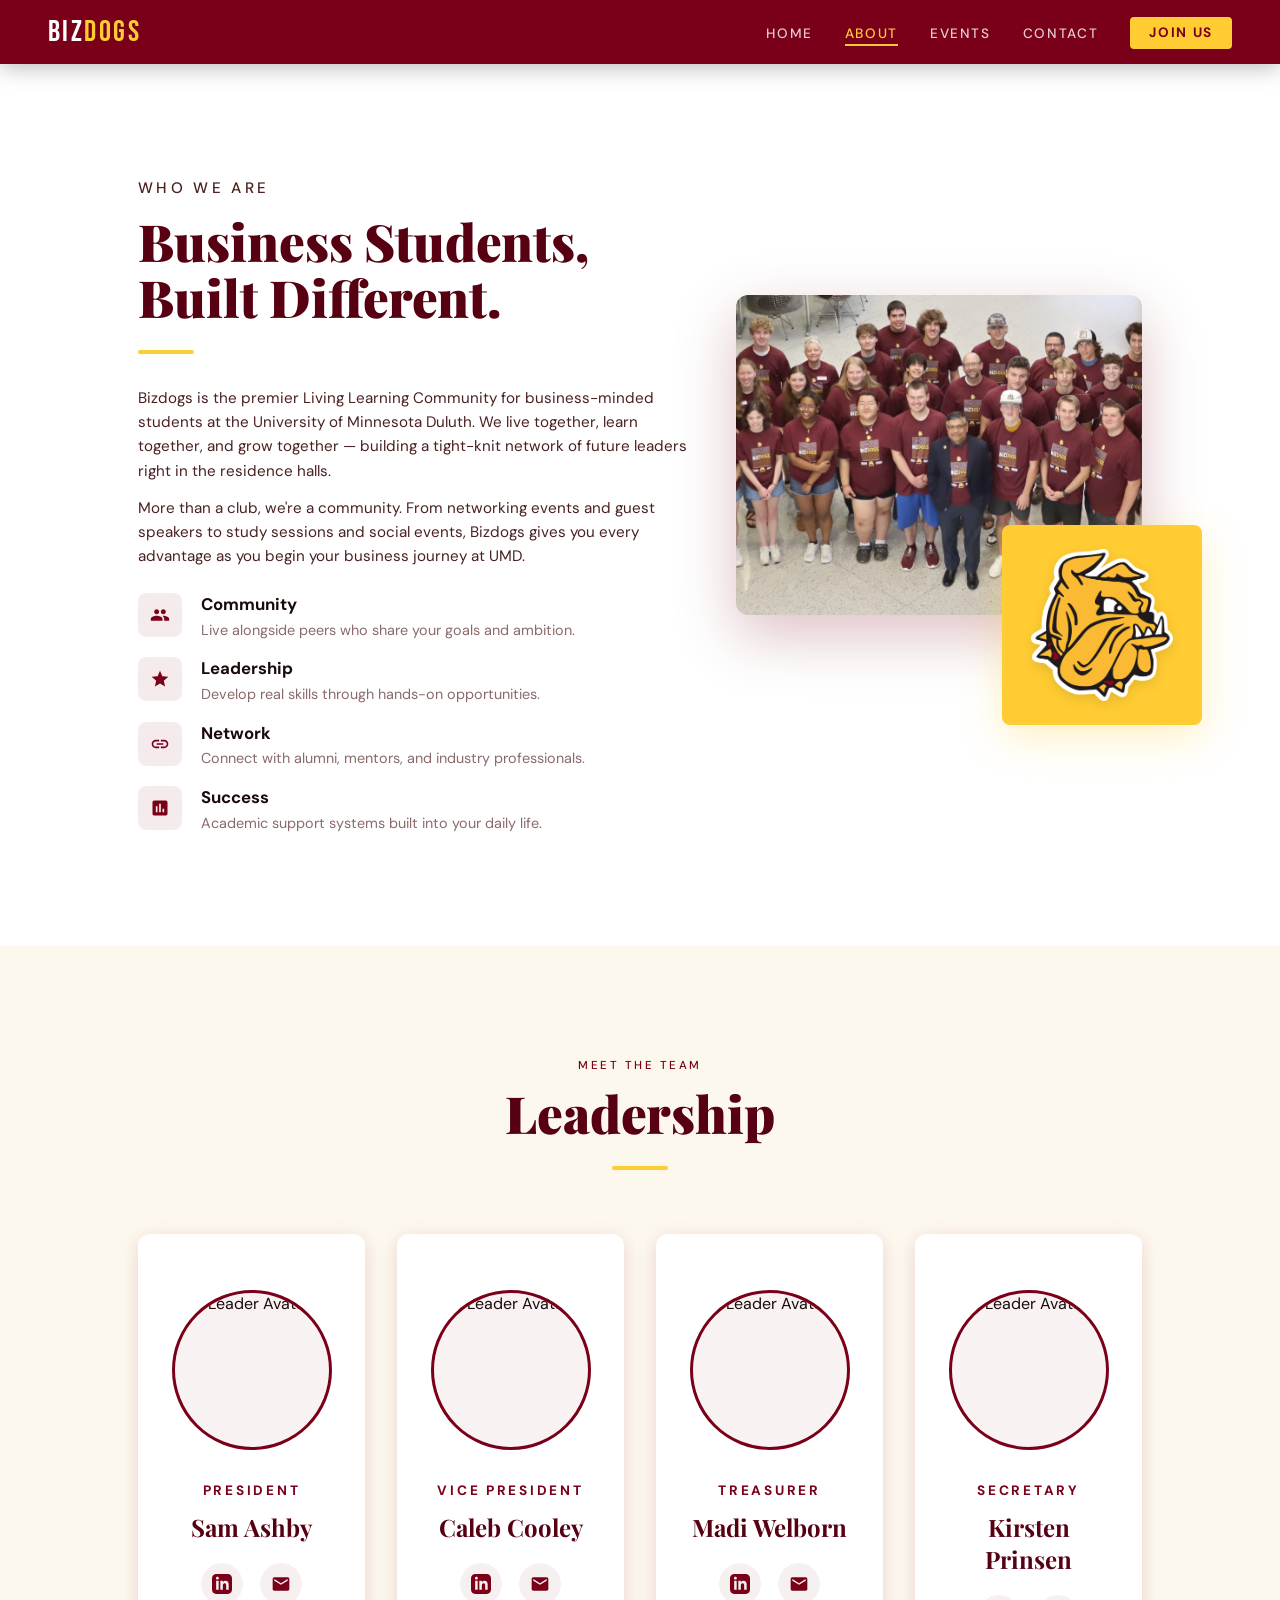
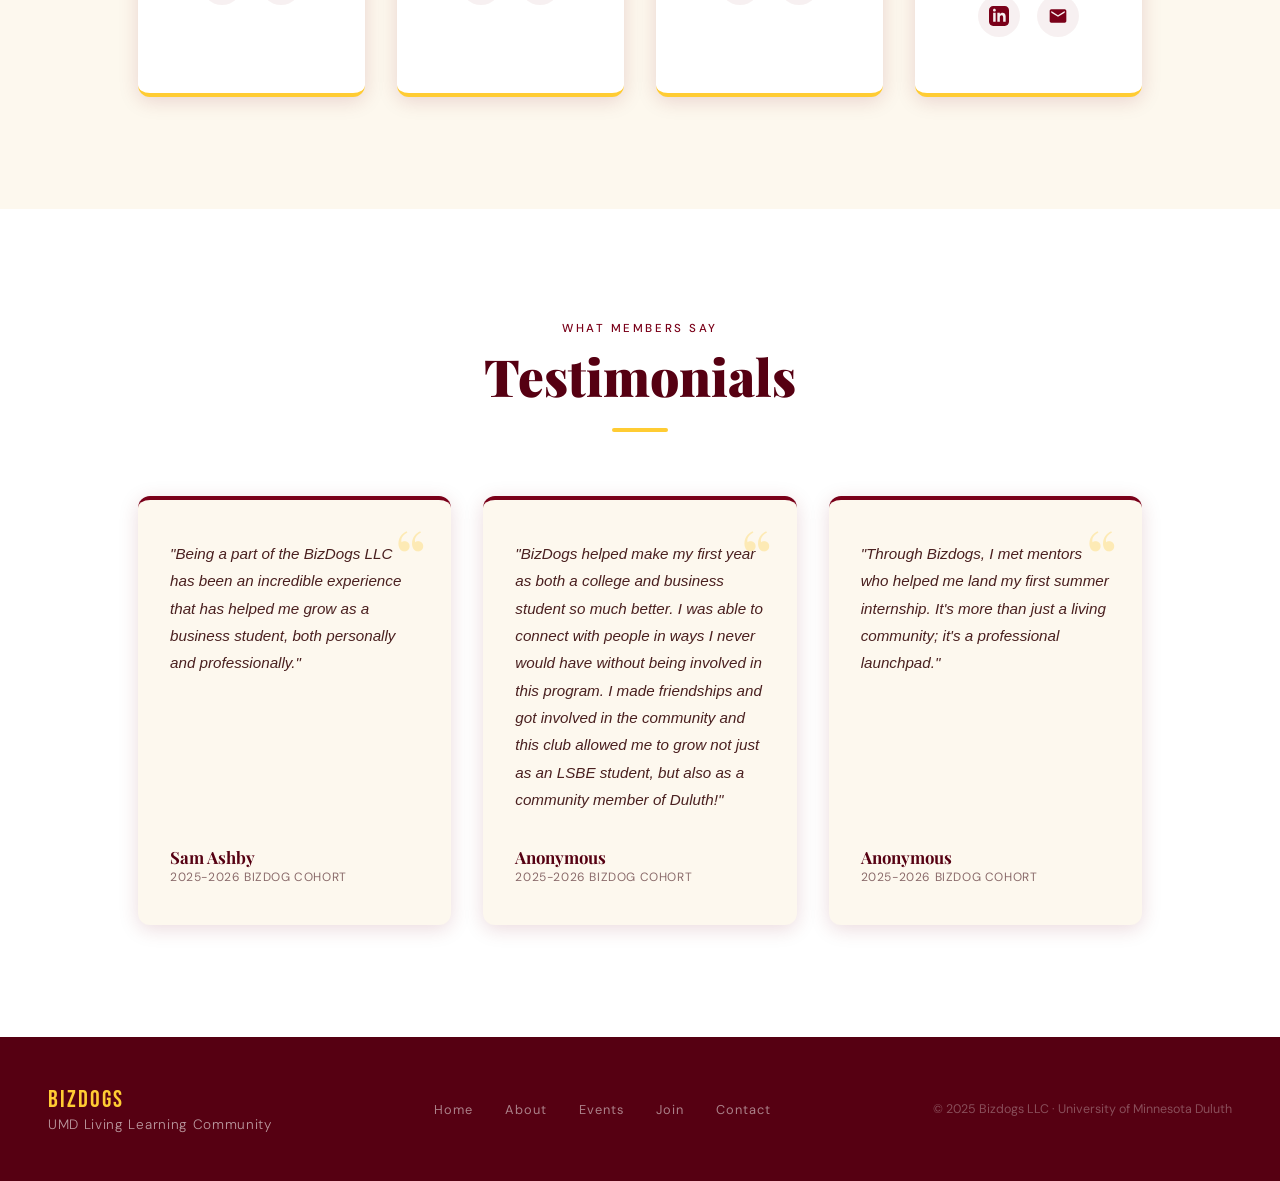
==== commit df477f84: "Add files via upload" ====
--- a/about.html
+++ b/about.html
@@ -121,6 +121,12 @@
                   d="M19 0h-14c-2.761 0-5 2.239-5 5v14c0 2.761 2.239 5 5 5h14c2.762 0 5-2.239 5-5v-14c0-2.761-2.238-5-5-5zm-11 19h-3v-11h3v11zm-1.5-12.268c-.966 0-1.75-.79-1.75-1.764s.784-1.764 1.75-1.764 1.75.79 1.75 1.764-.783 1.764-1.75 1.764zm13.5 12.268h-3v-5.604c0-3.368-4-3.113-4 0v5.604h-3v-11h3v1.765c1.396-2.586 7-2.777 7 2.476v6.759z" />
               </svg>
             </a>
+            <a href="mailto:ashby059@d.umn.edu" class="leader-email" title="Email Sam">
+              <svg viewBox="0 0 24 24" width="20" height="20" fill="currentColor">
+                <path
+                  d="M20 4H4c-1.1 0-1.99.9-1.99 2L2 18c0 1.1.9 2 2 2h16c1.1 0 2-.9 2-2V6c0-1.1-.9-2-2-2zm0 4l-8 5-8-5V6l8 5 8-5v2z" />
+              </svg>
+            </a>
           </div>
         </div>
         <div class="leader-card">
@@ -137,6 +143,12 @@
                   d="M19 0h-14c-2.761 0-5 2.239-5 5v14c0 2.761 2.239 5 5 5h14c2.762 0 5-2.239 5-5v-14c0-2.761-2.238-5-5-5zm-11 19h-3v-11h3v11zm-1.5-12.268c-.966 0-1.75-.79-1.75-1.764s.784-1.764 1.75-1.764 1.75.79 1.75 1.764-.783 1.764-1.75 1.764zm13.5 12.268h-3v-5.604c0-3.368-4-3.113-4 0v5.604h-3v-11h3v1.765c1.396-2.586 7-2.777 7 2.476v6.759z" />
               </svg>
             </a>
+            <a href="mailto:coole164@d.umn.edu" class="leader-email" title="Email Caleb">
+              <svg viewBox="0 0 24 24" width="20" height="20" fill="currentColor">
+                <path
+                  d="M20 4H4c-1.1 0-1.99.9-1.99 2L2 18c0 1.1.9 2 2 2h16c1.1 0 2-.9 2-2V6c0-1.1-.9-2-2-2zm0 4l-8 5-8-5V6l8 5 8-5v2z" />
+              </svg>
+            </a>
           </div>
         </div>
         <div class="leader-card">
@@ -153,6 +165,12 @@
                   d="M19 0h-14c-2.761 0-5 2.239-5 5v14c0 2.761 2.239 5 5 5h14c2.762 0 5-2.239 5-5v-14c0-2.761-2.238-5-5-5zm-11 19h-3v-11h3v11zm-1.5-12.268c-.966 0-1.75-.79-1.75-1.764s.784-1.764 1.75-1.764 1.75.79 1.75 1.764-.783 1.764-1.75 1.764zm13.5 12.268h-3v-5.604c0-3.368-4-3.113-4 0v5.604h-3v-11h3v1.765c1.396-2.586 7-2.777 7 2.476v6.759z" />
               </svg>
             </a>
+            <a href="mailto:welbo018@d.umn.edu" class="leader-email" title="Email Madi">
+              <svg viewBox="0 0 24 24" width="20" height="20" fill="currentColor">
+                <path
+                  d="M20 4H4c-1.1 0-1.99.9-1.99 2L2 18c0 1.1.9 2 2 2h16c1.1 0 2-.9 2-2V6c0-1.1-.9-2-2-2zm0 4l-8 5-8-5V6l8 5 8-5v2z" />
+              </svg>
+            </a>
           </div>
         </div>
         <div class="leader-card">
@@ -167,6 +185,12 @@
               <svg viewBox="0 0 24 24" width="20" height="20" fill="currentColor">
                 <path
                   d="M19 0h-14c-2.761 0-5 2.239-5 5v14c0 2.761 2.239 5 5 5h14c2.762 0 5-2.239 5-5v-14c0-2.761-2.238-5-5-5zm-11 19h-3v-11h3v11zm-1.5-12.268c-.966 0-1.75-.79-1.75-1.764s.784-1.764 1.75-1.764 1.75.79 1.75 1.764-.783 1.764-1.75 1.764zm13.5 12.268h-3v-5.604c0-3.368-4-3.113-4 0v5.604h-3v-11h3v1.765c1.396-2.586 7-2.777 7 2.476v6.759z" />
+              </svg>
+            </a>
+            <a href="mailto:prins062@d.umn.edu" class="leader-email" title="Email Kirsten">
+              <svg viewBox="0 0 24 24" width="20" height="20" fill="currentColor">
+                <path
+                  d="M20 4H4c-1.1 0-1.99.9-1.99 2L2 18c0 1.1.9 2 2 2h16c1.1 0 2-.9 2-2V6c0-1.1-.9-2-2-2zm0 4l-8 5-8-5V6l8 5 8-5v2z" />
               </svg>
             </a>
           </div>
@@ -188,13 +212,13 @@
         <!-- Testimonial 1 -->
         <div class="testimonial-card">
           <div class="quote-icon">“</div>
-          <p class="testimonial-text">"Being part of Bizdogs has been the highlight of my first year. The networking
-            opportunities and daily support from upperclassmen have given me a huge head start in the business school."
+          <p class="testimonial-text">"Being a part of the BizDogs LLC has been an incredible experience that has helped
+            me grow as a business student, both personally and professionally."
           </p>
           <div class="testimonial-author">
             <div class="author-info">
-              <p class="author-name">Alex Johnson</p>
-              <p class="author-role">Freshman Member</p>
+              <p class="author-name">Sam Ashby</p>
+              <p class="author-role">2025-2026 BizDog Cohort</p>
             </div>
           </div>
         </div>
@@ -202,12 +226,14 @@
         <!-- Testimonial 2 -->
         <div class="testimonial-card">
           <div class="quote-icon">“</div>
-          <p class="testimonial-text">"The community aspect is unmatched. Living with people who share similar academic
-            goals means there's always someone to study with or bounce business ideas off of."</p>
+          <p class="testimonial-text">"BizDogs helped make my first year as both a college and business student so much
+            better. I was able to connect with people in ways I never would have without being involved in this program.
+            I made friendships and got involved in the community and this club allowed me to grow not just as an LSBE
+            student, but also as a community member of Duluth!"</p>
           <div class="testimonial-author">
             <div class="author-info">
-              <p class="author-name">Sarah Miller</p>
-              <p class="author-role">Sophomore Member</p>
+              <p class="author-name">Anonymous</p>
+              <p class="author-role">2025-2026 BizDog Cohort</p>
             </div>
           </div>
         </div>
@@ -219,8 +245,8 @@
             It's more than just a living community; it's a professional launchpad."</p>
           <div class="testimonial-author">
             <div class="author-info">
-              <p class="author-name">David Chen</p>
-              <p class="author-role">Junior Member</p>
+              <p class="author-name">Anonymous</p>
+              <p class="author-role">2025-2026 BizDog Cohort</p>
             </div>
           </div>
         </div>
--- a/styles.css
+++ b/styles.css
@@ -1101,16 +1101,40 @@
   color: var(--maroon-dark);
 }
 
+.leader-linkedin,
+.leader-email {
+  display: inline-flex;
+  align-items: center;
+  justify-content: center;
+  width: 42px;
+  height: 42px;
+  border-radius: 50%;
+  background: rgba(122, 0, 25, 0.06);
+  color: var(--maroon);
+  transition: all 0.3s ease;
+  margin-top: 1.25rem;
+}
+
 .leader-linkedin {
-  display: inline-block;
-  margin-top: 0.75rem;
-  color: rgba(122, 0, 25, 0.4);
-  transition: color 0.2s, transform 0.2s;
+  margin-right: 0.4rem;
+}
+
+.leader-email {
+  margin-left: 0.4rem;
 }
 
 .leader-linkedin:hover {
-  color: #0077b5;
-  transform: translateY(-2px);
+  background: #0077b5;
+  color: var(--white);
+  transform: translateY(-4px);
+  box-shadow: 0 6px 16px rgba(0, 119, 181, 0.25);
+}
+
+.leader-email:hover {
+  background: var(--maroon);
+  color: var(--white);
+  transform: translateY(-4px);
+  box-shadow: 0 6px 16px rgba(122, 0, 25, 0.25);
 }
 
 /* ── TESTIMONIALS ── */
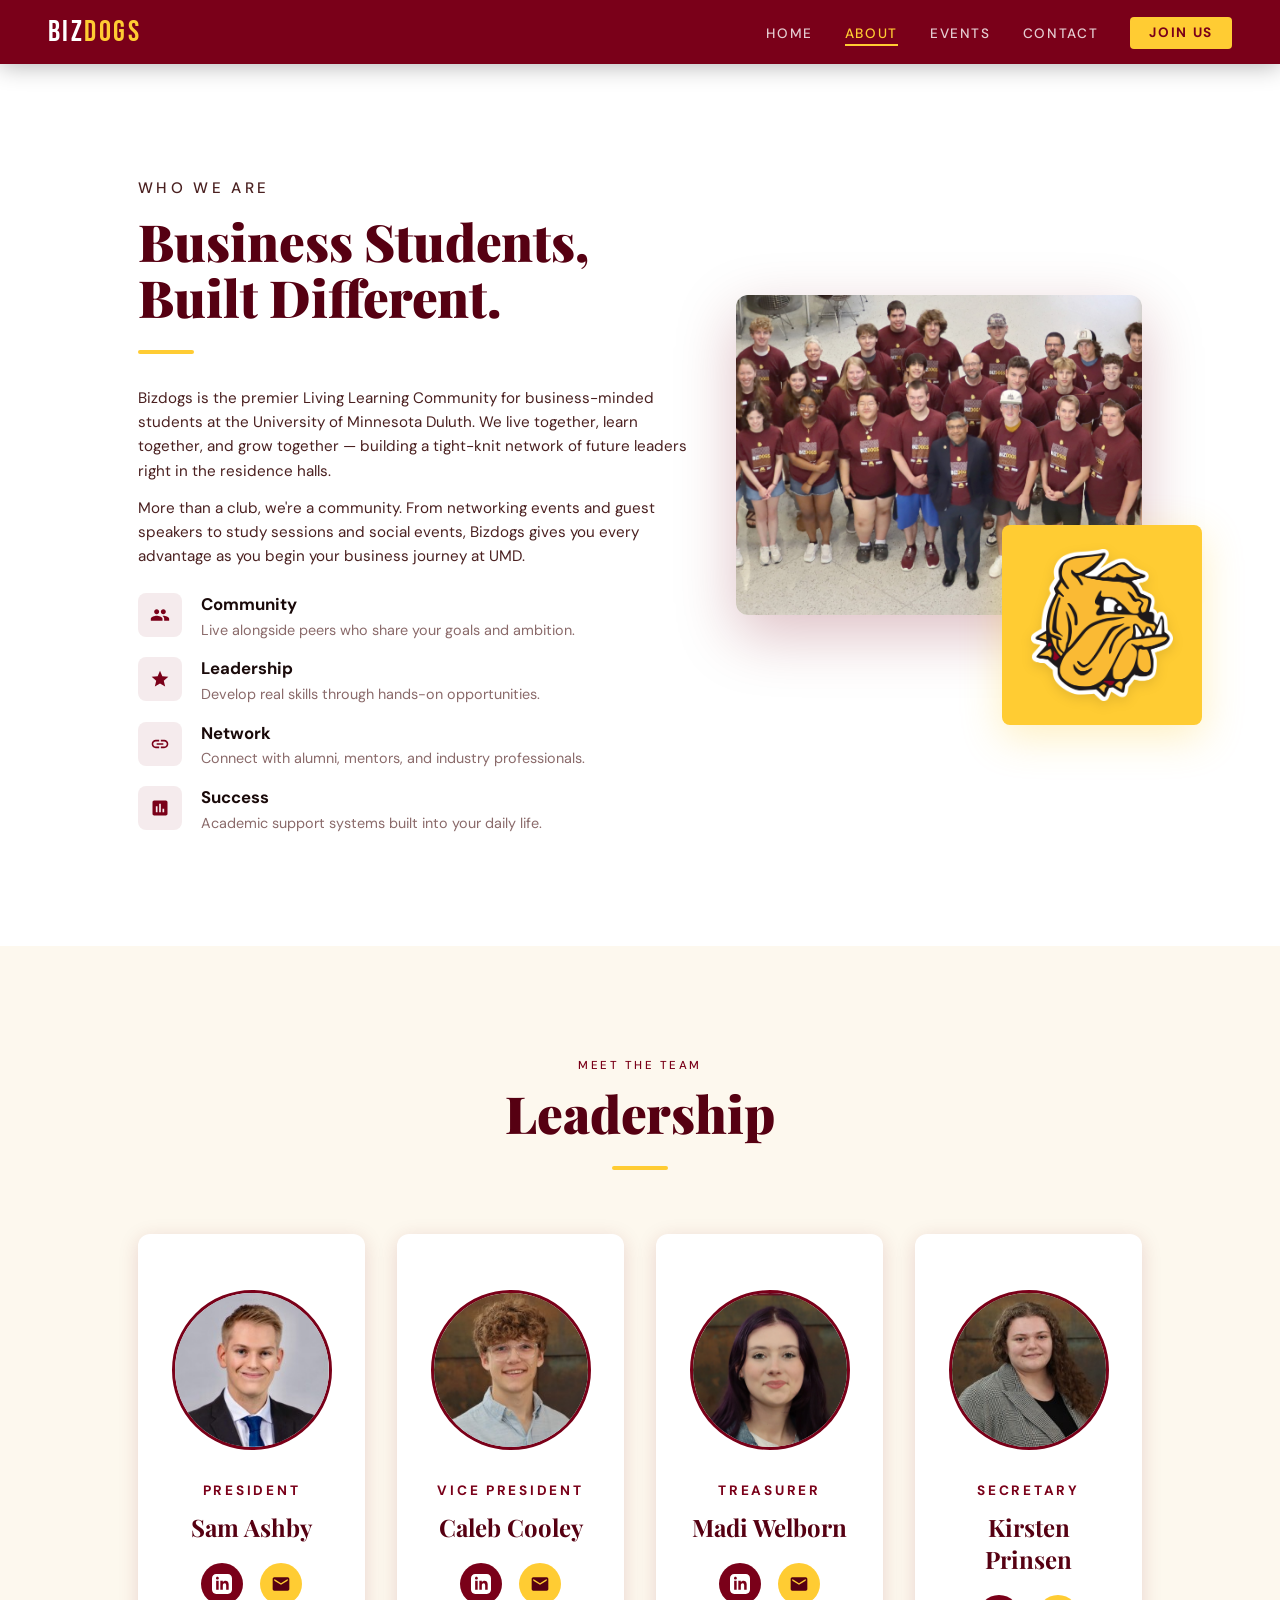
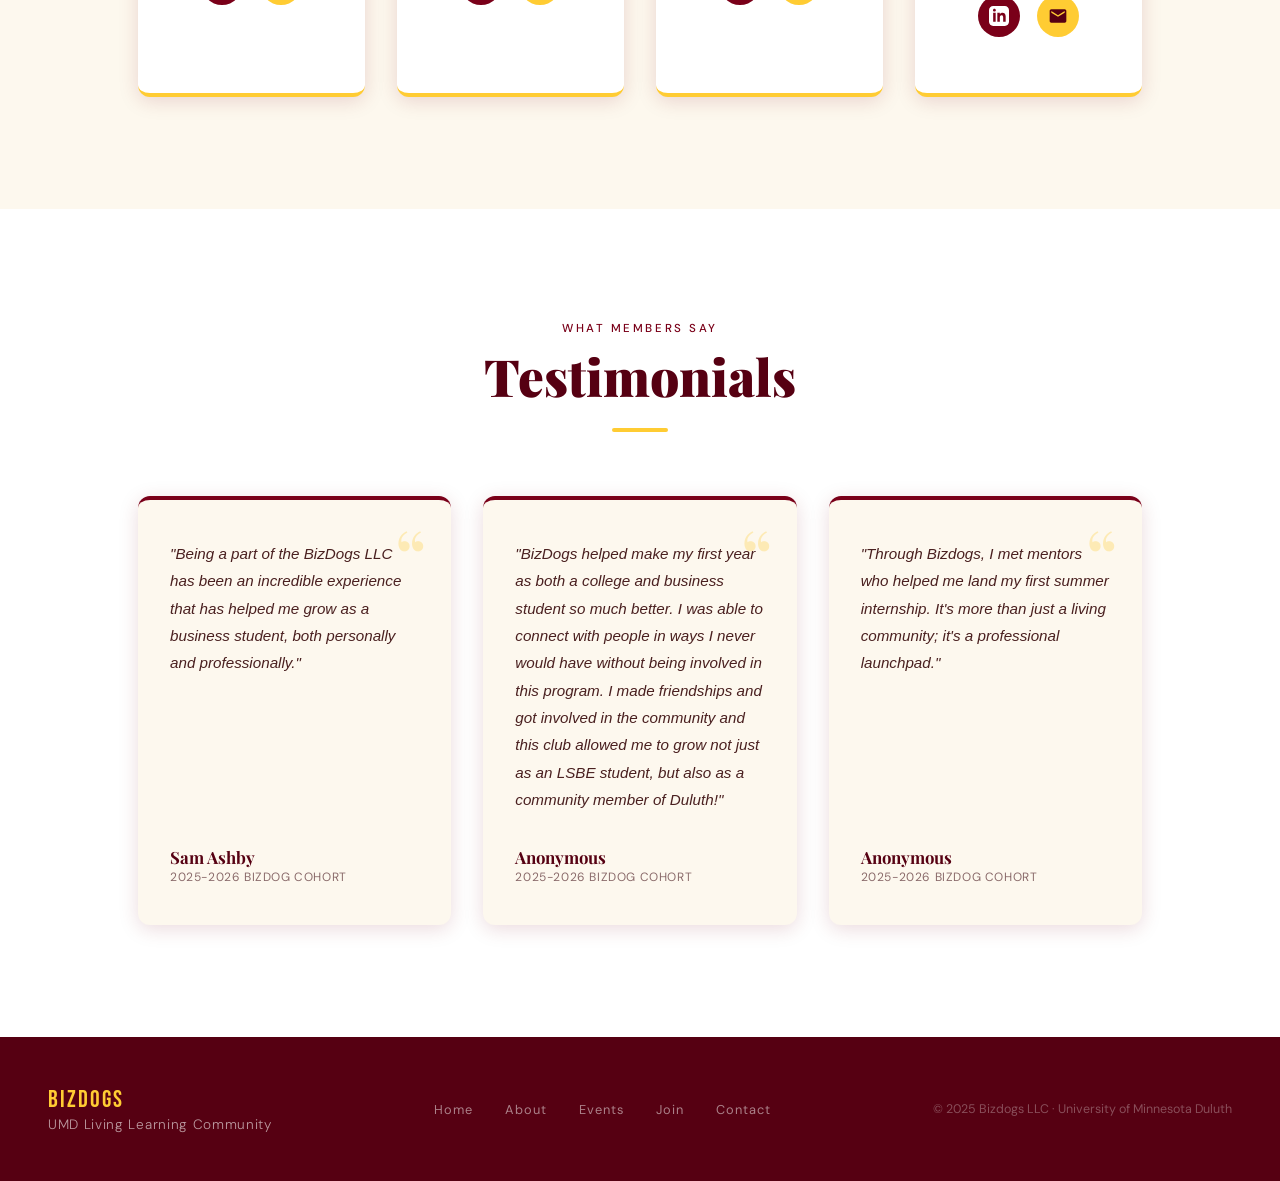
==== commit 7abc294c: "Add files via upload" ====
--- a/about.html
+++ b/about.html
@@ -109,7 +109,7 @@
       <div class="leadership-grid reveal">
         <div class="leader-card">
           <div class="leader-avatar">
-            <img src="img/SamPic.jpg" alt="Leader Avatar" class="leader-img">
+            <img src="IMG/SamPic.jpg" alt="Leader Avatar" class="leader-img">
           </div>
           <div class="leader-info">
             <p class="leader-role">President</p>
@@ -131,7 +131,7 @@
         </div>
         <div class="leader-card">
           <div class="leader-avatar">
-            <img src="img/CalebPic.jpg" alt="Leader Avatar" class="leader-img">
+            <img src="IMG/caleb.jpg" alt="Leader Avatar" class="leader-img">
           </div>
           <div class="leader-info">
             <p class="leader-role">Vice President</p>
@@ -153,7 +153,7 @@
         </div>
         <div class="leader-card">
           <div class="leader-avatar">
-            <img src="img/Madi_Pic_2.png" alt="Leader Avatar" class="leader-img">
+            <img src="IMG/madi.png" alt="Leader Avatar" class="leader-img">
           </div>
           <div class="leader-info">
             <p class="leader-role">Treasurer</p>
@@ -175,7 +175,7 @@
         </div>
         <div class="leader-card">
           <div class="leader-avatar">
-            <img src="img/KirstenPic.jpg" alt="Leader Avatar" class="leader-img">
+            <img src="IMG/kirsten.jpg" alt="Leader Avatar" class="leader-img">
           </div>
           <div class="leader-info">
             <p class="leader-role">Secretary</p>
--- a/styles.css
+++ b/styles.css
@@ -1109,32 +1109,34 @@
   width: 42px;
   height: 42px;
   border-radius: 50%;
-  background: rgba(122, 0, 25, 0.06);
-  color: var(--maroon);
   transition: all 0.3s ease;
   margin-top: 1.25rem;
 }
 
 .leader-linkedin {
   margin-right: 0.4rem;
+  background: var(--maroon);
+  color: var(--white);
 }
 
 .leader-email {
   margin-left: 0.4rem;
+  background: var(--gold);
+  color: var(--maroon-dark);
 }
 
 .leader-linkedin:hover {
-  background: #0077b5;
+  background: var(--maroon-dark);
   color: var(--white);
   transform: translateY(-4px);
-  box-shadow: 0 6px 16px rgba(0, 119, 181, 0.25);
+  box-shadow: 0 6px 16px rgba(122, 0, 25, 0.3);
 }
 
 .leader-email:hover {
-  background: var(--maroon);
-  color: var(--white);
+  background: var(--gold-dark);
+  color: var(--maroon-dark);
   transform: translateY(-4px);
-  box-shadow: 0 6px 16px rgba(122, 0, 25, 0.25);
+  box-shadow: 0 6px 16px rgba(255, 204, 51, 0.3);
 }
 
 /* ── TESTIMONIALS ── */
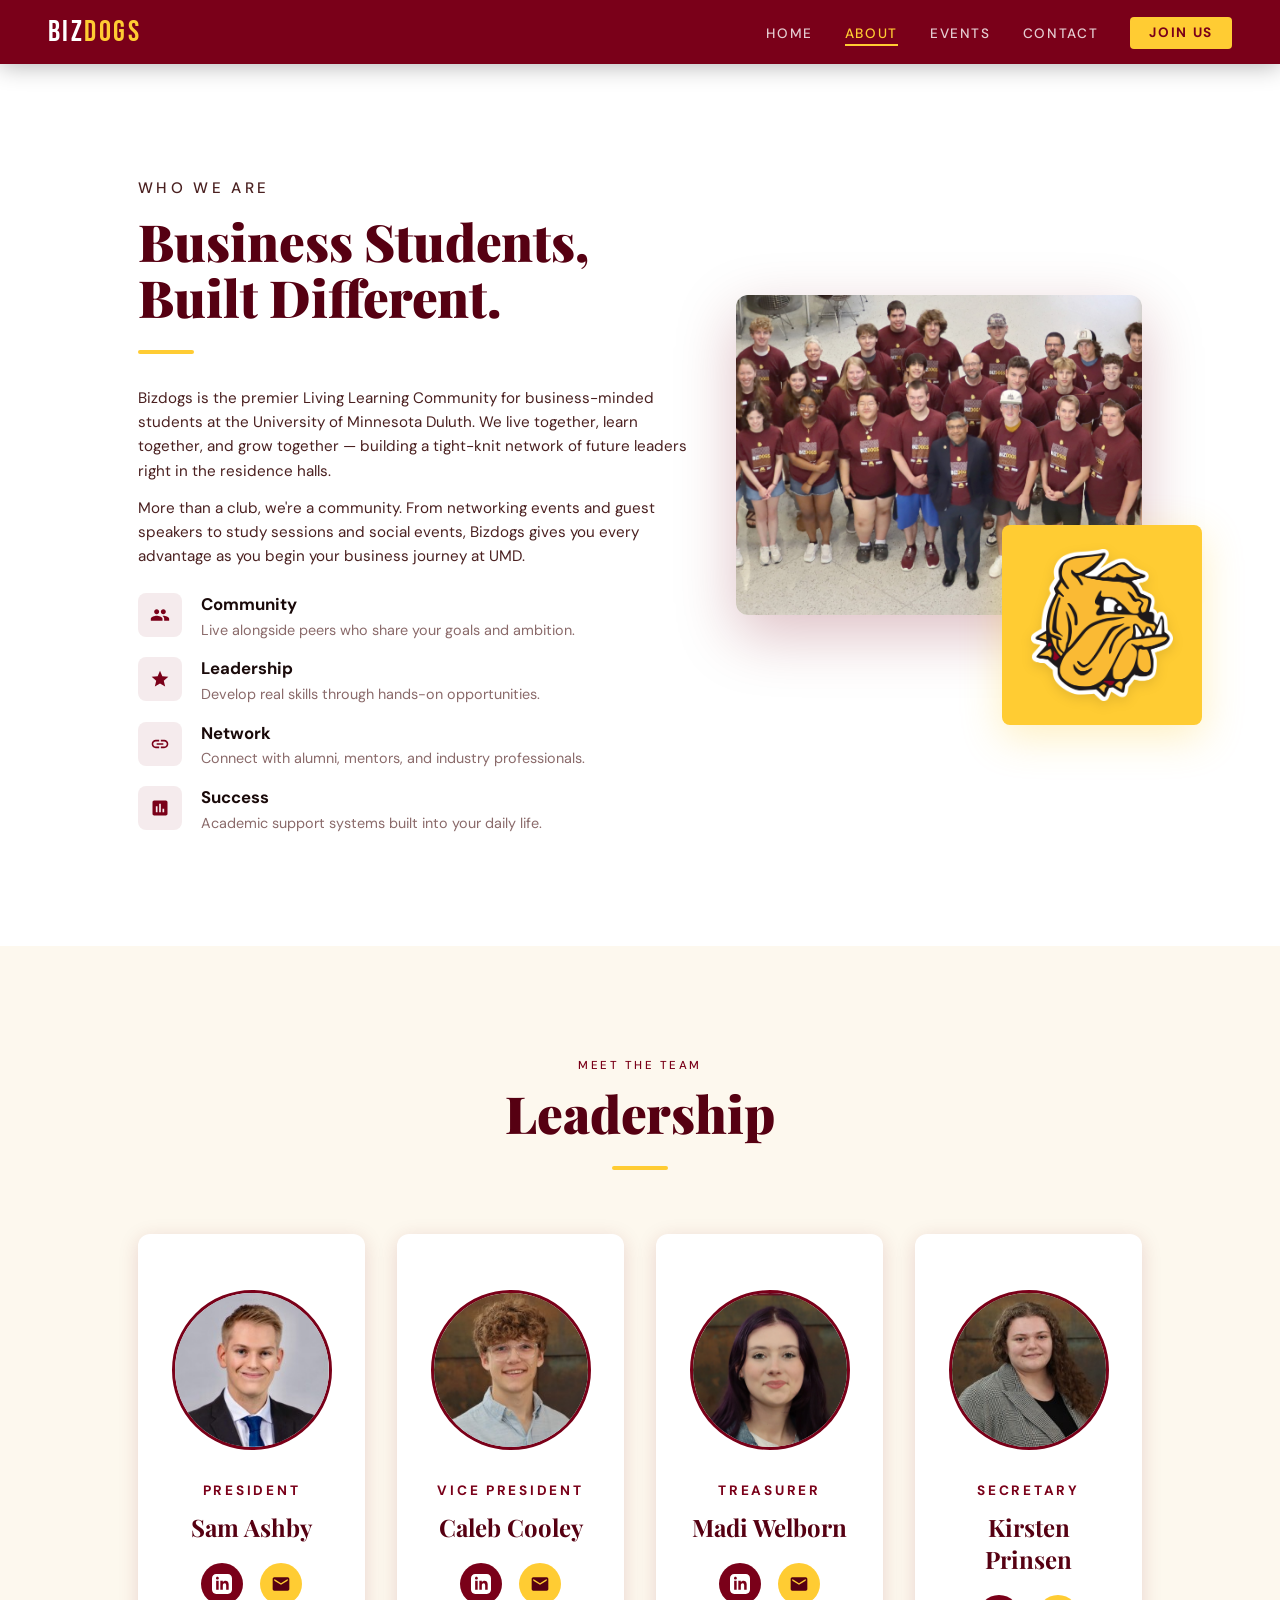
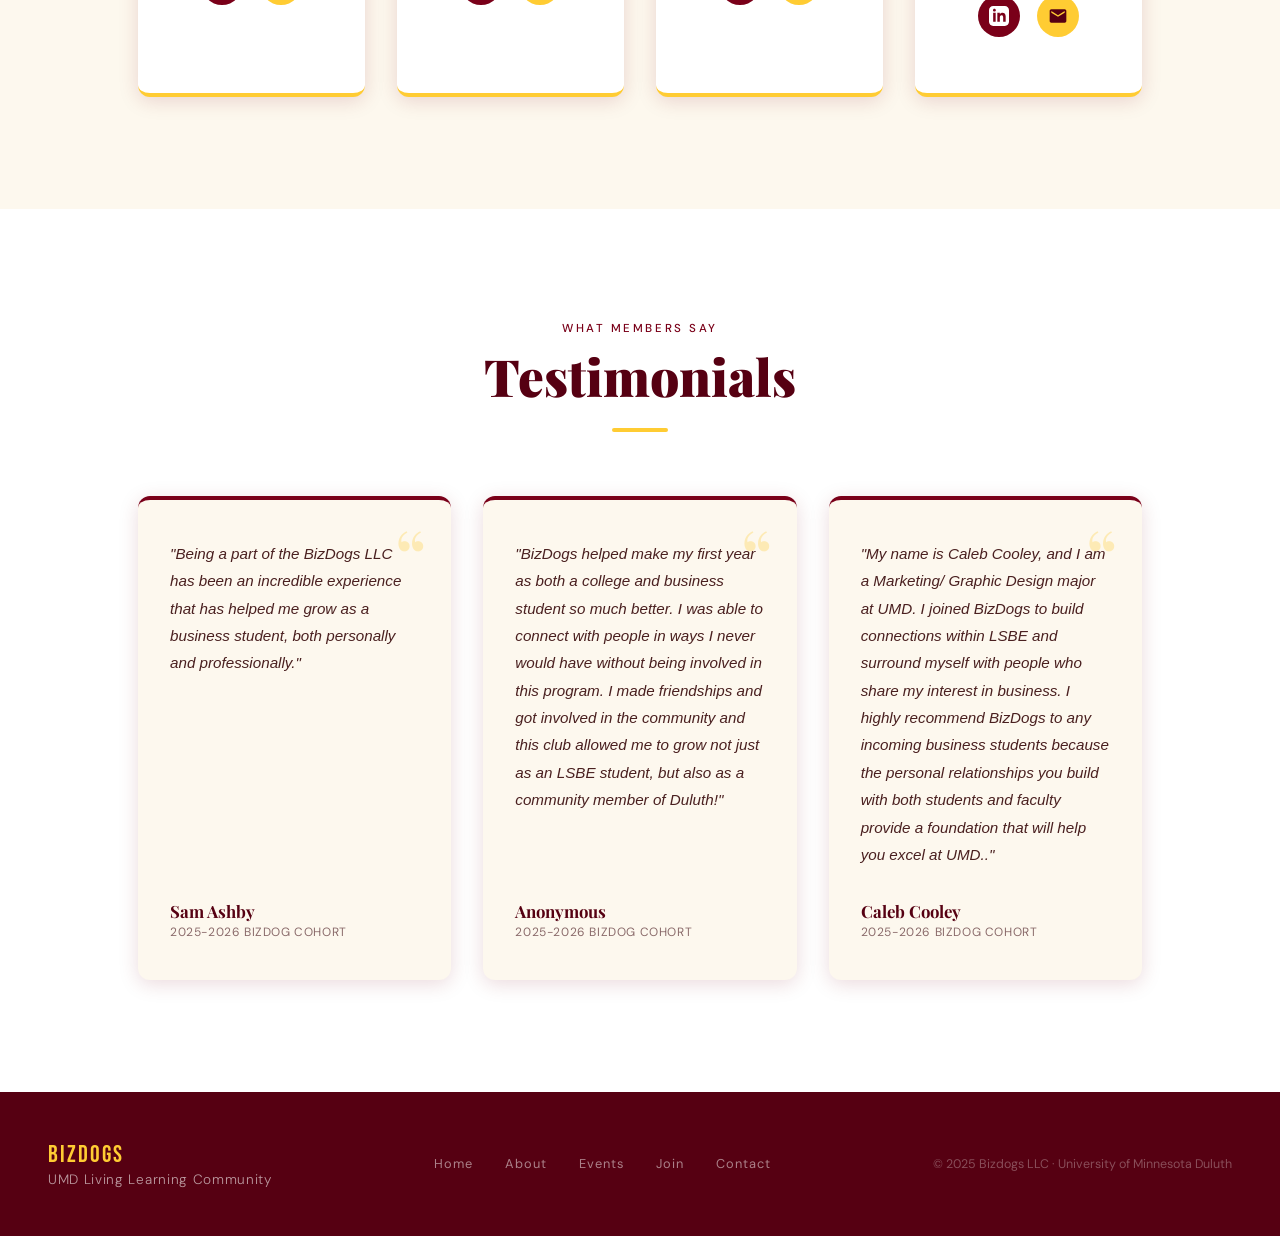
==== commit 9ae26b11: "Update about.html" ====
--- a/about.html
+++ b/about.html
@@ -19,6 +19,11 @@
       <li><a href="contact.html">Contact</a></li>
       <li><a href="join.html" class="nav-cta">Join Us</a></li>
     </ul>
+    <div class="mobile-menu-toggle" id="mobile-menu-toggle">
+      <svg viewBox="0 0 24 24" width="28" height="28" fill="currentColor">
+        <path d="M3 18h18v-2H3v2zm0-5h18v-2H3v2zm0-7v2h18V6H3z"/>
+      </svg>
+    </div>
   </nav>
 
   <section id="about" style="padding-top: 64px;">
@@ -241,11 +246,10 @@
         <!-- Testimonial 3 -->
         <div class="testimonial-card">
           <div class="quote-icon">“</div>
-          <p class="testimonial-text">"Through Bizdogs, I met mentors who helped me land my first summer internship.
-            It's more than just a living community; it's a professional launchpad."</p>
+          <p class="testimonial-text">"My name is Caleb Cooley, and I am a Marketing/ Graphic Design major at UMD. I joined BizDogs to build connections within LSBE and surround myself with people who share my interest in business. I highly recommend BizDogs to any incoming business students because the personal relationships you build with both students and faculty provide a foundation that will help you excel at UMD.."</p>
           <div class="testimonial-author">
             <div class="author-info">
-              <p class="author-name">Anonymous</p>
+              <p class="author-name">Caleb Cooley</p>
               <p class="author-role">2025-2026 BizDog Cohort</p>
             </div>
           </div>
@@ -272,7 +276,15 @@
       entries.forEach(entry => { if (entry.isIntersecting) entry.target.classList.add('visible'); });
     }, { threshold: 0.12 });
     reveals.forEach(el => observer.observe(el));
+
+    const mobileMenuToggle = document.getElementById('mobile-menu-toggle');
+    const navLinks = document.querySelector('.nav-links');
+    if (mobileMenuToggle && navLinks) {
+      mobileMenuToggle.addEventListener('click', () => {
+        navLinks.classList.toggle('active-mobile');
+      });
+    }
   </script>
 </body>
 
-</html>+</html>
--- a/styles.css
+++ b/styles.css
@@ -1211,6 +1211,53 @@
   margin-top: 0.1rem;
 }
 
+.mobile-menu-toggle {
+  display: none;
+  cursor: pointer;
+  color: var(--white);
+  padding: 0.5rem;
+  transition: opacity 0.2s;
+}
+
+.mobile-menu-toggle:hover {
+  opacity: 0.8;
+}
+
+/* ── TABLET ── */
+@media (max-width: 1024px) {
+  .section-inner {
+    padding: 5rem 2rem;
+  }
+
+  .about-grid, 
+  .past-events-layout,
+  .contact-grid,
+  .join-grid {
+    grid-template-columns: 1fr;
+    gap: 3rem;
+  }
+
+  .leadership-grid {
+    grid-template-columns: repeat(2, 1fr);
+  }
+
+  .events-grid,
+  .testimonials-grid,
+  .why-list {
+    grid-template-columns: repeat(2, 1fr);
+  }
+
+  .hero-title {
+    font-size: clamp(3.5rem, 8vw, 6rem);
+  }
+
+  .hero-stats {
+    right: 2rem;
+    bottom: 4rem;
+    gap: 1.5rem;
+  }
+}
+
 /* ── MOBILE ── */
 @media (max-width: 768px) {
   nav {
@@ -1218,7 +1265,33 @@
   }
 
   .nav-links {
-    display: none;
+    position: absolute;
+    top: 64px;
+    left: 0;
+    right: 0;
+    background: var(--maroon);
+    flex-direction: column;
+    padding: 2rem;
+    gap: 1.5rem;
+    text-align: center;
+    box-shadow: 0 10px 20px rgba(0,0,0,0.2);
+    /* Hidden by default */
+    transform: translateY(-150%);
+    opacity: 0;
+    transition: all 0.3s cubic-bezier(0.4, 0, 0.2, 1);
+    z-index: -1;
+    pointer-events: none;
+  }
+
+  .nav-links.active-mobile {
+    transform: translateY(0);
+    opacity: 1;
+    z-index: 999;
+    pointer-events: auto;
+  }
+
+  .mobile-menu-toggle {
+    display: block;
   }
 
   .section-inner {
@@ -1261,8 +1334,10 @@
   }
 
   .about-card-accent {
-    width: 150px;
-    height: 150px;
+    width: 140px;
+    height: 140px;
+    right: -10px;
+    bottom: -10px;
   }
 
   .form-row {
